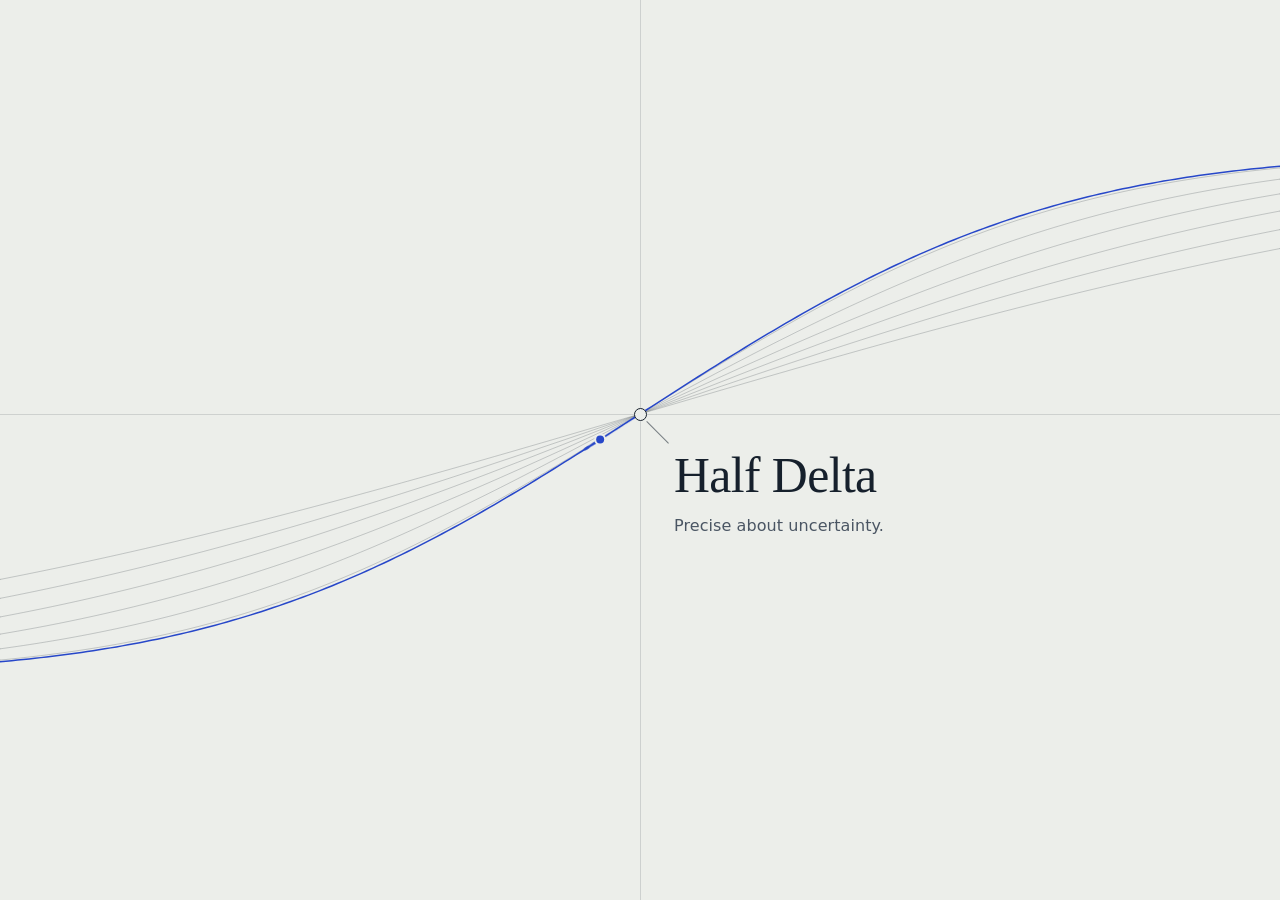
==== index.html @ ad3aefcb "v1: the fixed point (placeholder, eased toward a steep S that never becomes a step)" ====
<!doctype html>
<html lang="en">
<head>
  <meta charset="utf-8">
  <meta name="viewport" content="width=device-width, initial-scale=1">
  <title>Half Delta</title>
  <meta name="description" content="Half Delta. Precise about uncertainty.">
  <meta name="color-scheme" content="light dark">
  <meta name="theme-color" content="#ECEEEA" media="(prefers-color-scheme: light)">
  <meta name="theme-color" content="#0E151E" media="(prefers-color-scheme: dark)">
  <link rel="canonical" href="https://halfdelta.com/">
  <link rel="icon" href="favicon.svg" type="image/svg+xml">
  <link rel="apple-touch-icon" href="apple-touch-icon.png">
  <meta property="og:type" content="website">
  <meta property="og:site_name" content="Half Delta">
  <meta property="og:title" content="Half Delta">
  <meta property="og:description" content="Precise about uncertainty.">
  <meta property="og:url" content="https://halfdelta.com/">
  <meta property="og:image" content="https://halfdelta.com/og-image.png">
  <meta property="og:image:width" content="1200">
  <meta property="og:image:height" content="630">
  <meta property="og:image:alt" content="A family of S-shaped curves that all pass through one point, labelled Half Delta.">
  <meta name="twitter:card" content="summary_large_image">
  <meta name="twitter:title" content="Half Delta">
  <meta name="twitter:description" content="Precise about uncertainty.">
  <meta name="twitter:image" content="https://halfdelta.com/og-image.png">
  <link rel="stylesheet" href="style.css">
  <script src="main.js" defer></script>
</head>
<body>
  <main class="stage">
    <div class="field" aria-hidden="true">
      <div class="axis axis-x"></div>
      <div class="axis axis-y"></div>
      <svg class="fan" viewBox="0 0 2000 1000" preserveAspectRatio="none" focusable="false" fill="none" stroke="currentColor" stroke-opacity=".25">
        <path d="M0,940.9 95.2,921.3 190.5,897 285.7,867.8 381,833.3 476.2,793.5 571.4,748.5 666.7,698.8 761.9,645.1 857.1,588.3 952.4,529.7 1047.6,470.3 1142.9,411.7 1238.1,354.9 1333.3,301.2 1428.6,251.5 1523.8,206.5 1619,166.7 1714.3,132.2 1809.5,103 1904.8,78.7 2000,59.1"/>
        <path d="M0,991.4 60.6,987.3 121.2,981.8 181.8,974.3 242.4,964.4 303,951.5 363.6,935.1 424.2,914.8 484.8,890 545.5,860.4 606.1,825.9 666.7,786.3 727.3,741.9 787.9,693.2 848.5,640.9 909.1,585.7 969.7,528.8 1030.3,471.2 1090.9,414.3 1151.5,359.1 1212.1,306.8 1272.7,258.1 1333.3,213.7 1393.9,174.1 1454.5,139.6 1515.2,110 1575.8,85.2 1636.4,64.9 1697,48.5 1757.6,35.6 1818.2,25.7 1878.8,18.2 1939.4,12.7 2000,8.6"/>
        <path d="M0,999.8 41.7,999.7 83.3,999.5 125,999.1 166.7,998.5 208.3,997.7 250,996.3 291.7,994.3 333.3,991.4 375,987.2 416.7,981.4 458.3,973.5 500,962.9 541.7,949.2 583.3,931.6 625,909.8 666.7,883.1 708.3,851.2 750,814 791.7,771.6 833.3,724.2 875,672.4 916.7,617 958.3,559.1 1000,500 1041.7,440.9 1083.3,383 1125,327.6 1166.7,275.8 1208.3,228.4 1250,186 1291.7,148.8 1333.3,116.9 1375,90.2 1416.7,68.4 1458.3,50.8 1500,37.1 1541.7,26.5 1583.3,18.6 1625,12.8 1666.7,8.6 1708.3,5.7 1750,3.7 1791.7,2.3 1833.3,1.5 1875,0.9 1916.7,0.5 1958.3,0.3 2000,0.2"/>
        <path d="M0,1000 260,1000 290.8,999.9 321.7,999.9 352.5,999.8 383.3,999.6 414.2,999.2 445,998.7 475.8,997.7 506.7,996.2 537.5,993.8 568.3,990.2 599.2,984.9 630,977.2 660.8,966.6 691.7,952.2 722.5,933.2 753.3,908.8 784.2,878.3 815,841.3 845.8,797.7 876.7,747.5 907.5,691.5 938.3,630.6 969.2,566.2 1000,500 1030.8,433.8 1061.7,369.4 1092.5,308.5 1123.3,252.5 1154.2,202.3 1185,158.7 1215.8,121.7 1246.7,91.2 1277.5,66.8 1308.3,47.8 1339.2,33.4 1370,22.8 1400.8,15.1 1431.7,9.8 1462.5,6.2 1493.3,3.8 1524.2,2.3 1555,1.3 1585.8,0.8 1616.7,0.4 1647.5,0.2 1678.3,0.1 1709.2,0.1 1740,0 2000,0"/>
        <path d="M0,1000 512,1000 532.3,999.9 552.7,999.9 573,999.8 593.3,999.6 613.7,999.2 634,998.7 654.3,997.7 674.7,996.2 695,993.8 715.3,990.2 735.7,984.9 756,977.2 776.3,966.6 796.7,952.2 817,933.2 837.3,908.8 857.7,878.3 878,841.3 898.3,797.7 918.7,747.5 939,691.5 959.3,630.6 979.7,566.2 1000,500 1020.3,433.8 1040.7,369.4 1061,308.5 1081.3,252.5 1101.7,202.3 1122,158.7 1142.3,121.7 1162.7,91.2 1183,66.8 1203.3,47.8 1223.7,33.4 1244,22.8 1264.3,15.1 1284.7,9.8 1305,6.2 1325.3,3.8 1345.7,2.3 1366,1.3 1386.3,0.8 1406.7,0.4 1427,0.2 1447.3,0.1 1467.7,0.1 1488,0 2000,0"/>
        <path class="signal" d="M0,1000 680,1000 693.3,999.9 706.7,999.9 720,999.8 733.3,999.6 746.7,999.2 760,998.7 773.3,997.7 786.7,996.2 800,993.8 813.3,990.2 826.7,984.9 840,977.2 853.3,966.6 866.7,952.2 880,933.2 893.3,908.8 906.7,878.3 920,841.3 933.3,797.7 946.7,747.5 960,691.5 973.3,630.6 986.7,566.2 1000,500 1013.3,433.8 1026.7,369.4 1040,308.5 1053.3,252.5 1066.7,202.3 1080,158.7 1093.3,121.7 1106.7,91.2 1120,66.8 1133.3,47.8 1146.7,33.4 1160,22.8 1173.3,15.1 1186.7,9.8 1200,6.2 1213.3,3.8 1226.7,2.3 1240,1.3 1253.3,0.8 1266.7,0.4 1280,0.2 1293.3,0.1 1306.7,0.1 1320,0 2000,0"/>
        <path d="M0,1000 792,1000 800.7,999.9 809.3,999.9 818,999.8 826.7,999.6 835.3,999.2 844,998.7 852.7,997.7 861.3,996.2 870,993.8 878.7,990.2 887.3,984.9 896,977.2 904.7,966.6 913.3,952.2 922,933.2 930.7,908.8 939.3,878.3 948,841.3 956.7,797.7 965.3,747.5 974,691.5 982.7,630.6 991.3,566.2 1000,500 1008.7,433.8 1017.3,369.4 1026,308.5 1034.7,252.5 1043.3,202.3 1052,158.7 1060.7,121.7 1069.3,91.2 1078,66.8 1086.7,47.8 1095.3,33.4 1104,22.8 1112.7,15.1 1121.3,9.8 1130,6.2 1138.7,3.8 1147.3,2.3 1156,1.3 1164.7,0.8 1173.3,0.4 1182,0.2 1190.7,0.1 1199.3,0.1 1208,0 2000,0"/>
        <path d="M0,1000 864,1000 869.7,999.9 875.3,999.9 881,999.8 886.7,999.6 892.3,999.2 898,998.7 903.7,997.7 909.3,996.2 915,993.8 920.7,990.2 926.3,984.9 932,977.2 937.7,966.6 943.3,952.2 949,933.2 954.7,908.8 960.3,878.3 966,841.3 971.7,797.7 977.3,747.5 983,691.5 988.7,630.6 994.3,566.2 1000,500 1005.7,433.8 1011.3,369.4 1017,308.5 1022.7,252.5 1028.3,202.3 1034,158.7 1039.7,121.7 1045.3,91.2 1051,66.8 1056.7,47.8 1062.3,33.4 1068,22.8 1073.7,15.1 1079.3,9.8 1085,6.2 1090.7,3.8 1096.3,2.3 1102,1.3 1107.7,0.8 1113.3,0.4 1119,0.2 1124.7,0.1 1130.3,0.1 1136,0 2000,0"/>
        <path d="M0,1000 912,1000 915.7,999.9 919.3,999.9 923,999.8 926.7,999.6 930.3,999.2 934,998.7 937.7,997.7 941.3,996.2 945,993.8 948.7,990.2 952.3,984.9 956,977.2 959.7,966.6 963.3,952.2 967,933.2 970.7,908.8 974.3,878.3 978,841.3 981.7,797.7 985.3,747.5 989,691.5 992.7,630.6 996.3,566.2 1000,500 1003.7,433.8 1007.3,369.4 1011,308.5 1014.7,252.5 1018.3,202.3 1022,158.7 1025.7,121.7 1029.3,91.2 1033,66.8 1036.7,47.8 1040.3,33.4 1044,22.8 1047.7,15.1 1051.3,9.8 1055,6.2 1058.7,3.8 1062.3,2.3 1066,1.3 1069.7,0.8 1073.3,0.4 1077,0.2 1080.7,0.1 1084.3,0.1 1088,0 2000,0"/>
        <path d="M0,1000 944,1000 946.3,999.9 948.7,999.9 951,999.8 953.3,999.6 955.7,999.2 958,998.7 960.3,997.7 962.7,996.2 965,993.8 967.3,990.2 969.7,984.9 972,977.2 974.3,966.6 976.7,952.2 979,933.2 981.3,908.8 983.7,878.3 986,841.3 988.3,797.7 990.7,747.5 993,691.5 995.3,630.6 997.7,566.2 1000,500 1002.3,433.8 1004.7,369.4 1007,308.5 1009.3,252.5 1011.7,202.3 1014,158.7 1016.3,121.7 1018.7,91.2 1021,66.8 1023.3,47.8 1025.7,33.4 1028,22.8 1030.3,15.1 1032.7,9.8 1035,6.2 1037.3,3.8 1039.7,2.3 1042,1.3 1044.3,0.8 1046.7,0.4 1049,0.2 1051.3,0.1 1053.7,0.1 1056,0 2000,0"/>
        <path d="M0,1000 968,1000 969.3,999.9 970.7,999.9 972,999.8 973.3,999.6 974.7,999.2 976,998.7 977.3,997.7 978.7,996.2 980,993.8 981.3,990.2 982.7,984.9 984,977.2 985.3,966.6 986.7,952.2 988,933.2 989.3,908.8 990.7,878.3 992,841.3 993.3,797.7 994.7,747.5 996,691.5 997.3,630.6 998.7,566.2 1000,500 1001.3,433.8 1002.7,369.4 1004,308.5 1005.3,252.5 1006.7,202.3 1008,158.7 1009.3,121.7 1010.7,91.2 1012,66.8 1013.3,47.8 1014.7,33.4 1016,22.8 1017.3,15.1 1018.7,9.8 1020,6.2 1021.3,3.8 1022.7,2.3 1024,1.3 1025.3,0.8 1026.7,0.4 1028,0.2 1029.3,0.1 1030.7,0.1 1032,0 2000,0"/>
        <path d="M0,1000 984,1000 984.7,999.9 985.3,999.9 986,999.8 986.7,999.6 987.3,999.2 988,998.7 988.7,997.7 989.3,996.2 990,993.8 990.7,990.2 991.3,984.9 992,977.2 992.7,966.6 993.3,952.2 994,933.2 994.7,908.8 995.3,878.3 996,841.3 996.7,797.7 997.3,747.5 998,691.5 998.7,630.6 999.3,566.2 1000,500 1000.7,433.8 1001.3,369.4 1002,308.5 1002.7,252.5 1003.3,202.3 1004,158.7 1004.7,121.7 1005.3,91.2 1006,66.8 1006.7,47.8 1007.3,33.4 1008,22.8 1008.7,15.1 1009.3,9.8 1010,6.2 1010.7,3.8 1011.3,2.3 1012,1.3 1012.7,0.8 1013.3,0.4 1014,0.2 1014.7,0.1 1015.3,0.1 1016,0 2000,0"/>
      </svg>
      <canvas class="live"></canvas>
      <span class="point"></span>
    </div>
    <div class="label">
      <h1>Half Delta</h1>
      <p>Precise about uncertainty.</p>
    </div>
  </main>
  <!-- Contact: placeholder. Add a contact line here once the owner decides on one. -->
</body>
</html>
---- style.css ----
:root {
  --paper: #ECEEEA;
  --ink: #16202C;
  --muted: #4A5563;
  --signal: #2747C9;
  --rule: rgba(22, 32, 44, 0.14);
  --ghost: 0.2;

  /* Geometry of the chart. The fixed point sits at (--kx, --ky). */
  --kx: 50%;
  --ky: 46%;
  --amp: min(30vh, 260px);

  /* Type scale and spacing, shared by every page on the site. */
  --text-display: clamp(2rem, 1.35rem + 2.2vw, 3.5rem);
  --text-body: 1rem;
  --text-small: 0.875rem;
  --leading-body: 1.45;
  --measure: 34rem;
  --space-1: 0.25rem;
  --space-2: 0.5rem;
  --space-3: 0.85rem;
  --space-4: 1.5rem;
  --space-5: 2.5rem;
  --gutter: 16px;

  --serif: "Iowan Old Style", "Palatino Linotype", Palatino, "URW Palladio L", P052, Charter, "Bitstream Charter", Georgia, serif;
  --sans: system-ui, -apple-system, "Segoe UI", Roboto, "Helvetica Neue", Arial, sans-serif;
}

@supports (height: 1svh) {
  :root { --amp: min(30svh, 260px); }
}

@media (prefers-color-scheme: dark) {
  :root {
    --paper: #0E151E;
    --ink: #DCE2E9;
    --muted: #97A3B1;
    --signal: #8FA4FF;
    --rule: rgba(220, 226, 233, 0.13);
    --ghost: 0.24;
  }
}

@media (max-width: 640px) {
  :root { --kx: 28%; --ky: 44%; }
}

/* Base, shared by every page. */

*,
*::before,
*::after { box-sizing: border-box; }

html,
body {
  margin: 0;
  background: var(--paper);
  color: var(--ink);
}

body {
  font-family: var(--sans);
  -webkit-font-smoothing: antialiased;
  -moz-osx-font-smoothing: grayscale;
  text-rendering: optimizeLegibility;
}

.stage {
  position: relative;
  min-height: 100vh;
  min-height: 100svh;
}

/* Home page and 404: the chart. */

.field {
  position: absolute;
  inset: 0;
  overflow: hidden;
  pointer-events: none;
}

.axis {
  position: absolute;
  background: var(--rule);
}

.axis-x { left: 0; right: 0; top: var(--ky); height: 1px; }
.axis-y { top: 0; bottom: 0; left: var(--kx); width: 1px; }

/* The static fan: 1 svg unit = 1/1000 of the page width, so the script
   can draw the same curves at the same scale. */
.fan {
  position: absolute;
  left: calc(var(--kx) - 100%);
  top: calc(var(--ky) - var(--amp));
  width: 200%;
  height: calc(2 * var(--amp));
  overflow: visible;
}

.fan path {
  fill: none;
  stroke: var(--ink);
  stroke-opacity: var(--ghost);
  stroke-width: 1;
  vector-effect: non-scaling-stroke;
}

.fan path.signal {
  stroke: var(--signal);
  stroke-opacity: 1;
  stroke-width: 1.5;
}

.live {
  position: absolute;
  inset: 0;
  width: 100%;
  height: 100%;
  display: none;
}

.js-live .live { display: block; }
.js-live .fan { visibility: hidden; }

.point {
  position: absolute;
  left: var(--kx);
  top: var(--ky);
  width: 13px;
  height: 13px;
  margin: -6px 0 0 -6px;
  border: 1.5px solid var(--ink);
  border-radius: 50%;
  background: var(--paper);
}

/* The name labels the fixed point, in the one quadrant no curve crosses. */

.label {
  position: absolute;
  left: calc(var(--kx) + 34px);
  top: calc(var(--ky) + 34px);
  max-width: calc(100% - var(--kx) - 50px);
}

.label::before {
  content: "";
  position: absolute;
  left: -27px;
  top: -27px;
  width: 31px;
  height: 1px;
  background: var(--ink);
  opacity: 0.55;
  transform: rotate(45deg);
  transform-origin: 0 0;
}

.label h1 {
  margin: 0;
  padding-top: 0.06em;
  font-family: var(--serif);
  font-weight: 400;
  font-size: var(--text-display);
  line-height: 1;
  letter-spacing: -0.012em;
  font-kerning: normal;
  white-space: nowrap;
}

.label p {
  margin: var(--space-3) 0 0;
  font-size: var(--text-body);
  line-height: var(--leading-body);
  color: var(--muted);
  letter-spacing: 0.005em;
}

.label a {
  color: var(--signal);
  text-decoration-thickness: 1px;
  text-underline-offset: 0.2em;
}

.label a:hover { text-decoration-thickness: 2px; }

.label a:focus-visible {
  outline: 2px solid var(--signal);
  outline-offset: 3px;
  border-radius: 2px;
}

/* Short screens (phones in landscape): pull the label closer. */
@media (max-height: 420px) {
  :root { --ky: 40%; --amp: min(28vh, 260px); }
  .label { top: calc(var(--ky) + 26px); }
}

.label p.next { margin-top: var(--space-2); }
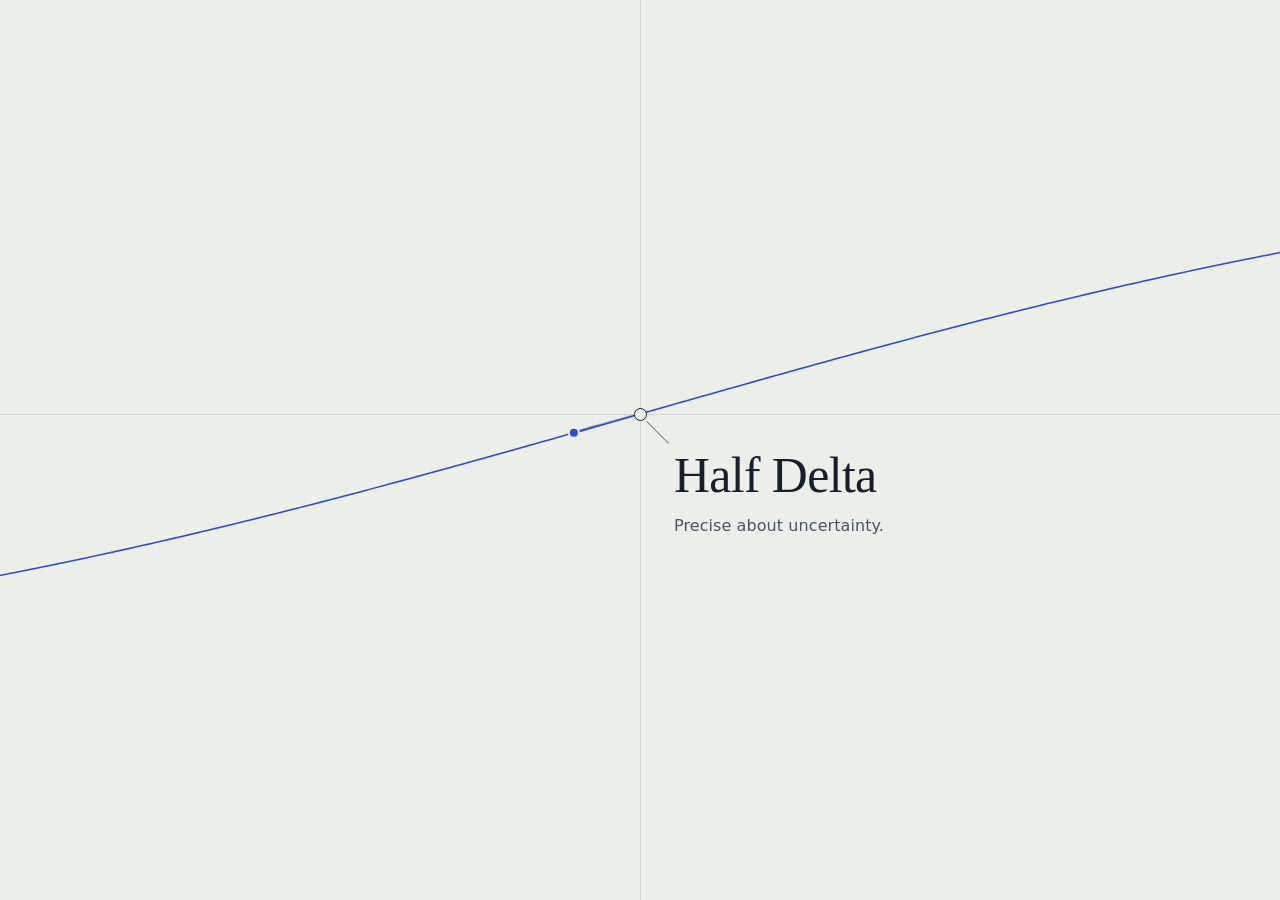
==== commit 39e8aaca: "v2: the S opens into an infinity through the fixed point and unwinds (26 s seamless loop)" ====
--- a/index.html
+++ b/index.html
@@ -38,13 +38,19 @@
         <path d="M0,999.8 41.7,999.7 83.3,999.5 125,999.1 166.7,998.5 208.3,997.7 250,996.3 291.7,994.3 333.3,991.4 375,987.2 416.7,981.4 458.3,973.5 500,962.9 541.7,949.2 583.3,931.6 625,909.8 666.7,883.1 708.3,851.2 750,814 791.7,771.6 833.3,724.2 875,672.4 916.7,617 958.3,559.1 1000,500 1041.7,440.9 1083.3,383 1125,327.6 1166.7,275.8 1208.3,228.4 1250,186 1291.7,148.8 1333.3,116.9 1375,90.2 1416.7,68.4 1458.3,50.8 1500,37.1 1541.7,26.5 1583.3,18.6 1625,12.8 1666.7,8.6 1708.3,5.7 1750,3.7 1791.7,2.3 1833.3,1.5 1875,0.9 1916.7,0.5 1958.3,0.3 2000,0.2"/>
         <path d="M0,1000 260,1000 290.8,999.9 321.7,999.9 352.5,999.8 383.3,999.6 414.2,999.2 445,998.7 475.8,997.7 506.7,996.2 537.5,993.8 568.3,990.2 599.2,984.9 630,977.2 660.8,966.6 691.7,952.2 722.5,933.2 753.3,908.8 784.2,878.3 815,841.3 845.8,797.7 876.7,747.5 907.5,691.5 938.3,630.6 969.2,566.2 1000,500 1030.8,433.8 1061.7,369.4 1092.5,308.5 1123.3,252.5 1154.2,202.3 1185,158.7 1215.8,121.7 1246.7,91.2 1277.5,66.8 1308.3,47.8 1339.2,33.4 1370,22.8 1400.8,15.1 1431.7,9.8 1462.5,6.2 1493.3,3.8 1524.2,2.3 1555,1.3 1585.8,0.8 1616.7,0.4 1647.5,0.2 1678.3,0.1 1709.2,0.1 1740,0 2000,0"/>
         <path d="M0,1000 512,1000 532.3,999.9 552.7,999.9 573,999.8 593.3,999.6 613.7,999.2 634,998.7 654.3,997.7 674.7,996.2 695,993.8 715.3,990.2 735.7,984.9 756,977.2 776.3,966.6 796.7,952.2 817,933.2 837.3,908.8 857.7,878.3 878,841.3 898.3,797.7 918.7,747.5 939,691.5 959.3,630.6 979.7,566.2 1000,500 1020.3,433.8 1040.7,369.4 1061,308.5 1081.3,252.5 1101.7,202.3 1122,158.7 1142.3,121.7 1162.7,91.2 1183,66.8 1203.3,47.8 1223.7,33.4 1244,22.8 1264.3,15.1 1284.7,9.8 1305,6.2 1325.3,3.8 1345.7,2.3 1366,1.3 1386.3,0.8 1406.7,0.4 1427,0.2 1447.3,0.1 1467.7,0.1 1488,0 2000,0"/>
-        <path class="signal" d="M0,1000 680,1000 693.3,999.9 706.7,999.9 720,999.8 733.3,999.6 746.7,999.2 760,998.7 773.3,997.7 786.7,996.2 800,993.8 813.3,990.2 826.7,984.9 840,977.2 853.3,966.6 866.7,952.2 880,933.2 893.3,908.8 906.7,878.3 920,841.3 933.3,797.7 946.7,747.5 960,691.5 973.3,630.6 986.7,566.2 1000,500 1013.3,433.8 1026.7,369.4 1040,308.5 1053.3,252.5 1066.7,202.3 1080,158.7 1093.3,121.7 1106.7,91.2 1120,66.8 1133.3,47.8 1146.7,33.4 1160,22.8 1173.3,15.1 1186.7,9.8 1200,6.2 1213.3,3.8 1226.7,2.3 1240,1.3 1253.3,0.8 1266.7,0.4 1280,0.2 1293.3,0.1 1306.7,0.1 1320,0 2000,0"/>
+        <path d="M0,1000 680,1000 693.3,999.9 706.7,999.9 720,999.8 733.3,999.6 746.7,999.2 760,998.7 773.3,997.7 786.7,996.2 800,993.8 813.3,990.2 826.7,984.9 840,977.2 853.3,966.6 866.7,952.2 880,933.2 893.3,908.8 906.7,878.3 920,841.3 933.3,797.7 946.7,747.5 960,691.5 973.3,630.6 986.7,566.2 1000,500 1013.3,433.8 1026.7,369.4 1040,308.5 1053.3,252.5 1066.7,202.3 1080,158.7 1093.3,121.7 1106.7,91.2 1120,66.8 1133.3,47.8 1146.7,33.4 1160,22.8 1173.3,15.1 1186.7,9.8 1200,6.2 1213.3,3.8 1226.7,2.3 1240,1.3 1253.3,0.8 1266.7,0.4 1280,0.2 1293.3,0.1 1306.7,0.1 1320,0 2000,0"/>
         <path d="M0,1000 792,1000 800.7,999.9 809.3,999.9 818,999.8 826.7,999.6 835.3,999.2 844,998.7 852.7,997.7 861.3,996.2 870,993.8 878.7,990.2 887.3,984.9 896,977.2 904.7,966.6 913.3,952.2 922,933.2 930.7,908.8 939.3,878.3 948,841.3 956.7,797.7 965.3,747.5 974,691.5 982.7,630.6 991.3,566.2 1000,500 1008.7,433.8 1017.3,369.4 1026,308.5 1034.7,252.5 1043.3,202.3 1052,158.7 1060.7,121.7 1069.3,91.2 1078,66.8 1086.7,47.8 1095.3,33.4 1104,22.8 1112.7,15.1 1121.3,9.8 1130,6.2 1138.7,3.8 1147.3,2.3 1156,1.3 1164.7,0.8 1173.3,0.4 1182,0.2 1190.7,0.1 1199.3,0.1 1208,0 2000,0"/>
         <path d="M0,1000 864,1000 869.7,999.9 875.3,999.9 881,999.8 886.7,999.6 892.3,999.2 898,998.7 903.7,997.7 909.3,996.2 915,993.8 920.7,990.2 926.3,984.9 932,977.2 937.7,966.6 943.3,952.2 949,933.2 954.7,908.8 960.3,878.3 966,841.3 971.7,797.7 977.3,747.5 983,691.5 988.7,630.6 994.3,566.2 1000,500 1005.7,433.8 1011.3,369.4 1017,308.5 1022.7,252.5 1028.3,202.3 1034,158.7 1039.7,121.7 1045.3,91.2 1051,66.8 1056.7,47.8 1062.3,33.4 1068,22.8 1073.7,15.1 1079.3,9.8 1085,6.2 1090.7,3.8 1096.3,2.3 1102,1.3 1107.7,0.8 1113.3,0.4 1119,0.2 1124.7,0.1 1130.3,0.1 1136,0 2000,0"/>
         <path d="M0,1000 912,1000 915.7,999.9 919.3,999.9 923,999.8 926.7,999.6 930.3,999.2 934,998.7 937.7,997.7 941.3,996.2 945,993.8 948.7,990.2 952.3,984.9 956,977.2 959.7,966.6 963.3,952.2 967,933.2 970.7,908.8 974.3,878.3 978,841.3 981.7,797.7 985.3,747.5 989,691.5 992.7,630.6 996.3,566.2 1000,500 1003.7,433.8 1007.3,369.4 1011,308.5 1014.7,252.5 1018.3,202.3 1022,158.7 1025.7,121.7 1029.3,91.2 1033,66.8 1036.7,47.8 1040.3,33.4 1044,22.8 1047.7,15.1 1051.3,9.8 1055,6.2 1058.7,3.8 1062.3,2.3 1066,1.3 1069.7,0.8 1073.3,0.4 1077,0.2 1080.7,0.1 1084.3,0.1 1088,0 2000,0"/>
         <path d="M0,1000 944,1000 946.3,999.9 948.7,999.9 951,999.8 953.3,999.6 955.7,999.2 958,998.7 960.3,997.7 962.7,996.2 965,993.8 967.3,990.2 969.7,984.9 972,977.2 974.3,966.6 976.7,952.2 979,933.2 981.3,908.8 983.7,878.3 986,841.3 988.3,797.7 990.7,747.5 993,691.5 995.3,630.6 997.7,566.2 1000,500 1002.3,433.8 1004.7,369.4 1007,308.5 1009.3,252.5 1011.7,202.3 1014,158.7 1016.3,121.7 1018.7,91.2 1021,66.8 1023.3,47.8 1025.7,33.4 1028,22.8 1030.3,15.1 1032.7,9.8 1035,6.2 1037.3,3.8 1039.7,2.3 1042,1.3 1044.3,0.8 1046.7,0.4 1049,0.2 1051.3,0.1 1053.7,0.1 1056,0 2000,0"/>
         <path d="M0,1000 968,1000 969.3,999.9 970.7,999.9 972,999.8 973.3,999.6 974.7,999.2 976,998.7 977.3,997.7 978.7,996.2 980,993.8 981.3,990.2 982.7,984.9 984,977.2 985.3,966.6 986.7,952.2 988,933.2 989.3,908.8 990.7,878.3 992,841.3 993.3,797.7 994.7,747.5 996,691.5 997.3,630.6 998.7,566.2 1000,500 1001.3,433.8 1002.7,369.4 1004,308.5 1005.3,252.5 1006.7,202.3 1008,158.7 1009.3,121.7 1010.7,91.2 1012,66.8 1013.3,47.8 1014.7,33.4 1016,22.8 1017.3,15.1 1018.7,9.8 1020,6.2 1021.3,3.8 1022.7,2.3 1024,1.3 1025.3,0.8 1026.7,0.4 1028,0.2 1029.3,0.1 1030.7,0.1 1032,0 2000,0"/>
         <path d="M0,1000 984,1000 984.7,999.9 985.3,999.9 986,999.8 986.7,999.6 987.3,999.2 988,998.7 988.7,997.7 989.3,996.2 990,993.8 990.7,990.2 991.3,984.9 992,977.2 992.7,966.6 993.3,952.2 994,933.2 994.7,908.8 995.3,878.3 996,841.3 996.7,797.7 997.3,747.5 998,691.5 998.7,630.6 999.3,566.2 1000,500 1000.7,433.8 1001.3,369.4 1002,308.5 1002.7,252.5 1003.3,202.3 1004,158.7 1004.7,121.7 1005.3,91.2 1006,66.8 1006.7,47.8 1007.3,33.4 1008,22.8 1008.7,15.1 1009.3,9.8 1010,6.2 1010.7,3.8 1011.3,2.3 1012,1.3 1012.7,0.8 1013.3,0.4 1014,0.2 1014.7,0.1 1015.3,0.1 1016,0 2000,0"/>
+      </svg>
+      <svg class="lobe lobe-r" viewBox="0 0 1000 1000" preserveAspectRatio="none" focusable="false" fill="none" stroke="currentColor">
+        <path d="M0,1000 54,999.9 107.9,999.6 161.8,998.6 215.5,996.7 269.1,993.7 322.4,989.1 375.3,982.8 427.8,974.4 479.6,963.8 530.6,950.7 580.5,934.9 629.1,916.2 676.2,894.6 721.5,870 764.5,842.3 805,811.5 842.7,777.7 877.1,741 907.9,701.6 934.8,659.8 957.4,615.8 975.5,570 988.7,522.9 997,474.8 1000,426.4 997.7,378.1 990.2,330.4 977.4,284.1 959.5,239.6 936.7,197.5 909.2,158.3 877.4,122.6 841.7,90.8 802.5,63.3 760.4,40.5 715.9,22.6 669.6,9.8 621.9,2.3 573.6,0 525.2,3 477.1,11.3 430,24.5 384.2,42.6 340.2,65.2 298.4,92.1 259,122.9 222.3,157.3 188.5,195 157.7,235.5 130,278.5 105.4,323.8 83.8,370.9 65.1,419.5 49.3,469.4 36.2,520.4 25.6,572.2 17.2,624.7 10.9,677.6 6.3,730.9 3.3,784.5 1.4,838.2 0.4,892.1 0.1,946 0,1000"/>
+      </svg>
+      <svg class="lobe lobe-l" viewBox="0 0 1000 1000" preserveAspectRatio="none" focusable="false" fill="none" stroke="currentColor">
+        <path d="M1000,0 946,0.1 892.1,0.4 838.2,1.4 784.5,3.3 730.9,6.3 677.6,10.9 624.7,17.2 572.2,25.6 520.4,36.2 469.4,49.3 419.5,65.1 370.9,83.8 323.8,105.4 278.5,130 235.5,157.7 195,188.5 157.3,222.3 122.9,259 92.1,298.4 65.2,340.2 42.6,384.2 24.5,430 11.3,477.1 3,525.2 0,573.6 2.3,621.9 9.8,669.6 22.6,715.9 40.5,760.4 63.3,802.5 90.8,841.7 122.6,877.4 158.3,909.2 197.5,936.7 239.6,959.5 284.1,977.4 330.4,990.2 378.1,997.7 426.4,1000 474.8,997 522.9,988.7 570,975.5 615.8,957.4 659.8,934.8 701.6,907.9 741,877.1 777.7,842.7 811.5,805 842.3,764.5 870,721.5 894.6,676.2 916.2,629.1 934.9,580.5 950.7,530.6 963.8,479.6 974.4,427.8 982.8,375.3 989.1,322.4 993.7,269.1 996.7,215.5 998.6,161.8 999.6,107.9 999.9,54 1000,0"/>
       </svg>
       <canvas class="live"></canvas>
       <span class="point"></span>
--- a/style.css
+++ b/style.css
@@ -8,8 +8,17 @@
 
   /* Geometry of the chart. The fixed point sits at (--kx, --ky). */
   --kx: 50%;
+  --kx-len: 50vw;  /* the same position as a length, for sizes */
   --ky: 46%;
   --amp: min(30vh, 260px);
+
+  /* The infinity: two loops through the fixed point, one in the upper-right
+     quadrant and one in the lower-left, so the label quadrant stays clear.
+     Widths are capped so the left loop stays on screen on phones. */
+  --lobe-lw: min(calc(2 * var(--amp)), calc(var(--kx-len) - 10px));
+  --lobe-rw: min(calc(2 * var(--amp)), calc(100vw - var(--kx-len) - 24px), calc(var(--lobe-lw) * 1.6));
+  --lobe-lh: min(var(--amp), var(--lobe-lw));
+  --lobe-rh: min(var(--amp), var(--lobe-rw));
 
   /* Type scale and spacing, shared by every page on the site. */
   --text-display: clamp(2rem, 1.35rem + 2.2vw, 3.5rem);
@@ -44,7 +53,7 @@
 }
 
 @media (max-width: 640px) {
-  :root { --kx: 28%; --ky: 44%; }
+  :root { --kx: 28%; --kx-len: 28vw; --ky: 44%; }
 }
 
 /* Base, shared by every page. */
@@ -115,6 +124,33 @@
   stroke-width: 1.5;
 }
 
+/* The static infinity, drawn as two loops that meet at the fixed point. */
+.lobe {
+  position: absolute;
+  overflow: visible;
+}
+
+.lobe-r {
+  left: var(--kx);
+  top: calc(var(--ky) - var(--lobe-rh));
+  width: var(--lobe-rw);
+  height: var(--lobe-rh);
+}
+
+.lobe-l {
+  left: calc(var(--kx) - var(--lobe-lw));
+  top: var(--ky);
+  width: var(--lobe-lw);
+  height: var(--lobe-lh);
+}
+
+.lobe path {
+  fill: none;
+  stroke: var(--signal);
+  stroke-width: 1.5;
+  vector-effect: non-scaling-stroke;
+}
+
 .live {
   position: absolute;
   inset: 0;
@@ -123,8 +159,36 @@
   display: none;
 }
 
-.js-live .live { display: block; }
-.js-live .fan { visibility: hidden; }
+.js-live /* The static infinity, drawn as two loops that meet at the fixed point. */
+.lobe {
+  position: absolute;
+  overflow: visible;
+}
+
+.lobe-r {
+  left: var(--kx);
+  top: calc(var(--ky) - var(--lobe-rh));
+  width: var(--lobe-rw);
+  height: var(--lobe-rh);
+}
+
+.lobe-l {
+  left: calc(var(--kx) - var(--lobe-lw));
+  top: var(--ky);
+  width: var(--lobe-lw);
+  height: var(--lobe-lh);
+}
+
+.lobe path {
+  fill: none;
+  stroke: var(--signal);
+  stroke-width: 1.5;
+  vector-effect: non-scaling-stroke;
+}
+
+.live { display: block; }
+.js-live .fan,
+.js-live .lobe { visibility: hidden; }
 
 .point {
   position: absolute;
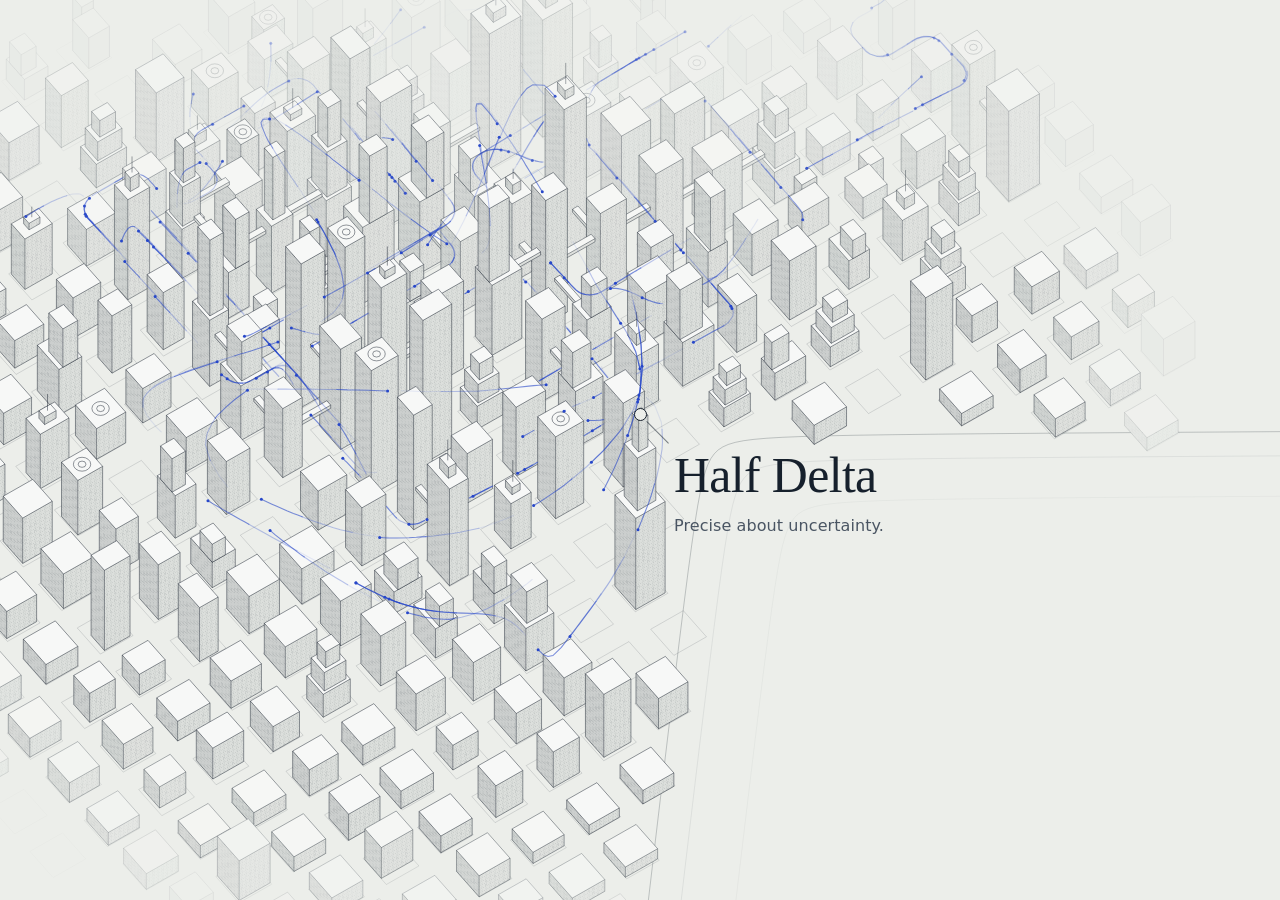
==== commit e05b8501: "v5: the city, seen from above at an angle An axonometric city generated on every visit, with traffic" ====
--- a/index.html
+++ b/index.html
@@ -30,27 +30,129 @@
 <body>
   <main class="stage">
     <div class="field" aria-hidden="true">
-      <div class="axis axis-x"></div>
-      <div class="axis axis-y"></div>
-      <svg class="fan" viewBox="0 0 2000 1000" preserveAspectRatio="none" focusable="false" fill="none" stroke="currentColor" stroke-opacity=".25">
-        <path d="M0,940.9 95.2,921.3 190.5,897 285.7,867.8 381,833.3 476.2,793.5 571.4,748.5 666.7,698.8 761.9,645.1 857.1,588.3 952.4,529.7 1047.6,470.3 1142.9,411.7 1238.1,354.9 1333.3,301.2 1428.6,251.5 1523.8,206.5 1619,166.7 1714.3,132.2 1809.5,103 1904.8,78.7 2000,59.1"/>
-        <path d="M0,991.4 60.6,987.3 121.2,981.8 181.8,974.3 242.4,964.4 303,951.5 363.6,935.1 424.2,914.8 484.8,890 545.5,860.4 606.1,825.9 666.7,786.3 727.3,741.9 787.9,693.2 848.5,640.9 909.1,585.7 969.7,528.8 1030.3,471.2 1090.9,414.3 1151.5,359.1 1212.1,306.8 1272.7,258.1 1333.3,213.7 1393.9,174.1 1454.5,139.6 1515.2,110 1575.8,85.2 1636.4,64.9 1697,48.5 1757.6,35.6 1818.2,25.7 1878.8,18.2 1939.4,12.7 2000,8.6"/>
-        <path d="M0,999.8 41.7,999.7 83.3,999.5 125,999.1 166.7,998.5 208.3,997.7 250,996.3 291.7,994.3 333.3,991.4 375,987.2 416.7,981.4 458.3,973.5 500,962.9 541.7,949.2 583.3,931.6 625,909.8 666.7,883.1 708.3,851.2 750,814 791.7,771.6 833.3,724.2 875,672.4 916.7,617 958.3,559.1 1000,500 1041.7,440.9 1083.3,383 1125,327.6 1166.7,275.8 1208.3,228.4 1250,186 1291.7,148.8 1333.3,116.9 1375,90.2 1416.7,68.4 1458.3,50.8 1500,37.1 1541.7,26.5 1583.3,18.6 1625,12.8 1666.7,8.6 1708.3,5.7 1750,3.7 1791.7,2.3 1833.3,1.5 1875,0.9 1916.7,0.5 1958.3,0.3 2000,0.2"/>
-        <path d="M0,1000 260,1000 290.8,999.9 321.7,999.9 352.5,999.8 383.3,999.6 414.2,999.2 445,998.7 475.8,997.7 506.7,996.2 537.5,993.8 568.3,990.2 599.2,984.9 630,977.2 660.8,966.6 691.7,952.2 722.5,933.2 753.3,908.8 784.2,878.3 815,841.3 845.8,797.7 876.7,747.5 907.5,691.5 938.3,630.6 969.2,566.2 1000,500 1030.8,433.8 1061.7,369.4 1092.5,308.5 1123.3,252.5 1154.2,202.3 1185,158.7 1215.8,121.7 1246.7,91.2 1277.5,66.8 1308.3,47.8 1339.2,33.4 1370,22.8 1400.8,15.1 1431.7,9.8 1462.5,6.2 1493.3,3.8 1524.2,2.3 1555,1.3 1585.8,0.8 1616.7,0.4 1647.5,0.2 1678.3,0.1 1709.2,0.1 1740,0 2000,0"/>
-        <path d="M0,1000 512,1000 532.3,999.9 552.7,999.9 573,999.8 593.3,999.6 613.7,999.2 634,998.7 654.3,997.7 674.7,996.2 695,993.8 715.3,990.2 735.7,984.9 756,977.2 776.3,966.6 796.7,952.2 817,933.2 837.3,908.8 857.7,878.3 878,841.3 898.3,797.7 918.7,747.5 939,691.5 959.3,630.6 979.7,566.2 1000,500 1020.3,433.8 1040.7,369.4 1061,308.5 1081.3,252.5 1101.7,202.3 1122,158.7 1142.3,121.7 1162.7,91.2 1183,66.8 1203.3,47.8 1223.7,33.4 1244,22.8 1264.3,15.1 1284.7,9.8 1305,6.2 1325.3,3.8 1345.7,2.3 1366,1.3 1386.3,0.8 1406.7,0.4 1427,0.2 1447.3,0.1 1467.7,0.1 1488,0 2000,0"/>
-        <path d="M0,1000 680,1000 693.3,999.9 706.7,999.9 720,999.8 733.3,999.6 746.7,999.2 760,998.7 773.3,997.7 786.7,996.2 800,993.8 813.3,990.2 826.7,984.9 840,977.2 853.3,966.6 866.7,952.2 880,933.2 893.3,908.8 906.7,878.3 920,841.3 933.3,797.7 946.7,747.5 960,691.5 973.3,630.6 986.7,566.2 1000,500 1013.3,433.8 1026.7,369.4 1040,308.5 1053.3,252.5 1066.7,202.3 1080,158.7 1093.3,121.7 1106.7,91.2 1120,66.8 1133.3,47.8 1146.7,33.4 1160,22.8 1173.3,15.1 1186.7,9.8 1200,6.2 1213.3,3.8 1226.7,2.3 1240,1.3 1253.3,0.8 1266.7,0.4 1280,0.2 1293.3,0.1 1306.7,0.1 1320,0 2000,0"/>
-        <path d="M0,1000 792,1000 800.7,999.9 809.3,999.9 818,999.8 826.7,999.6 835.3,999.2 844,998.7 852.7,997.7 861.3,996.2 870,993.8 878.7,990.2 887.3,984.9 896,977.2 904.7,966.6 913.3,952.2 922,933.2 930.7,908.8 939.3,878.3 948,841.3 956.7,797.7 965.3,747.5 974,691.5 982.7,630.6 991.3,566.2 1000,500 1008.7,433.8 1017.3,369.4 1026,308.5 1034.7,252.5 1043.3,202.3 1052,158.7 1060.7,121.7 1069.3,91.2 1078,66.8 1086.7,47.8 1095.3,33.4 1104,22.8 1112.7,15.1 1121.3,9.8 1130,6.2 1138.7,3.8 1147.3,2.3 1156,1.3 1164.7,0.8 1173.3,0.4 1182,0.2 1190.7,0.1 1199.3,0.1 1208,0 2000,0"/>
-        <path d="M0,1000 864,1000 869.7,999.9 875.3,999.9 881,999.8 886.7,999.6 892.3,999.2 898,998.7 903.7,997.7 909.3,996.2 915,993.8 920.7,990.2 926.3,984.9 932,977.2 937.7,966.6 943.3,952.2 949,933.2 954.7,908.8 960.3,878.3 966,841.3 971.7,797.7 977.3,747.5 983,691.5 988.7,630.6 994.3,566.2 1000,500 1005.7,433.8 1011.3,369.4 1017,308.5 1022.7,252.5 1028.3,202.3 1034,158.7 1039.7,121.7 1045.3,91.2 1051,66.8 1056.7,47.8 1062.3,33.4 1068,22.8 1073.7,15.1 1079.3,9.8 1085,6.2 1090.7,3.8 1096.3,2.3 1102,1.3 1107.7,0.8 1113.3,0.4 1119,0.2 1124.7,0.1 1130.3,0.1 1136,0 2000,0"/>
-        <path d="M0,1000 912,1000 915.7,999.9 919.3,999.9 923,999.8 926.7,999.6 930.3,999.2 934,998.7 937.7,997.7 941.3,996.2 945,993.8 948.7,990.2 952.3,984.9 956,977.2 959.7,966.6 963.3,952.2 967,933.2 970.7,908.8 974.3,878.3 978,841.3 981.7,797.7 985.3,747.5 989,691.5 992.7,630.6 996.3,566.2 1000,500 1003.7,433.8 1007.3,369.4 1011,308.5 1014.7,252.5 1018.3,202.3 1022,158.7 1025.7,121.7 1029.3,91.2 1033,66.8 1036.7,47.8 1040.3,33.4 1044,22.8 1047.7,15.1 1051.3,9.8 1055,6.2 1058.7,3.8 1062.3,2.3 1066,1.3 1069.7,0.8 1073.3,0.4 1077,0.2 1080.7,0.1 1084.3,0.1 1088,0 2000,0"/>
-        <path d="M0,1000 944,1000 946.3,999.9 948.7,999.9 951,999.8 953.3,999.6 955.7,999.2 958,998.7 960.3,997.7 962.7,996.2 965,993.8 967.3,990.2 969.7,984.9 972,977.2 974.3,966.6 976.7,952.2 979,933.2 981.3,908.8 983.7,878.3 986,841.3 988.3,797.7 990.7,747.5 993,691.5 995.3,630.6 997.7,566.2 1000,500 1002.3,433.8 1004.7,369.4 1007,308.5 1009.3,252.5 1011.7,202.3 1014,158.7 1016.3,121.7 1018.7,91.2 1021,66.8 1023.3,47.8 1025.7,33.4 1028,22.8 1030.3,15.1 1032.7,9.8 1035,6.2 1037.3,3.8 1039.7,2.3 1042,1.3 1044.3,0.8 1046.7,0.4 1049,0.2 1051.3,0.1 1053.7,0.1 1056,0 2000,0"/>
-        <path d="M0,1000 968,1000 969.3,999.9 970.7,999.9 972,999.8 973.3,999.6 974.7,999.2 976,998.7 977.3,997.7 978.7,996.2 980,993.8 981.3,990.2 982.7,984.9 984,977.2 985.3,966.6 986.7,952.2 988,933.2 989.3,908.8 990.7,878.3 992,841.3 993.3,797.7 994.7,747.5 996,691.5 997.3,630.6 998.7,566.2 1000,500 1001.3,433.8 1002.7,369.4 1004,308.5 1005.3,252.5 1006.7,202.3 1008,158.7 1009.3,121.7 1010.7,91.2 1012,66.8 1013.3,47.8 1014.7,33.4 1016,22.8 1017.3,15.1 1018.7,9.8 1020,6.2 1021.3,3.8 1022.7,2.3 1024,1.3 1025.3,0.8 1026.7,0.4 1028,0.2 1029.3,0.1 1030.7,0.1 1032,0 2000,0"/>
-        <path d="M0,1000 984,1000 984.7,999.9 985.3,999.9 986,999.8 986.7,999.6 987.3,999.2 988,998.7 988.7,997.7 989.3,996.2 990,993.8 990.7,990.2 991.3,984.9 992,977.2 992.7,966.6 993.3,952.2 994,933.2 994.7,908.8 995.3,878.3 996,841.3 996.7,797.7 997.3,747.5 998,691.5 998.7,630.6 999.3,566.2 1000,500 1000.7,433.8 1001.3,369.4 1002,308.5 1002.7,252.5 1003.3,202.3 1004,158.7 1004.7,121.7 1005.3,91.2 1006,66.8 1006.7,47.8 1007.3,33.4 1008,22.8 1008.7,15.1 1009.3,9.8 1010,6.2 1010.7,3.8 1011.3,2.3 1012,1.3 1012.7,0.8 1013.3,0.4 1014,0.2 1014.7,0.1 1015.3,0.1 1016,0 2000,0"/>
-      </svg>
-      <svg class="lobe lobe-r" viewBox="0 0 1000 1000" preserveAspectRatio="none" focusable="false" fill="none" stroke="currentColor">
-        <path d="M0,1000 54,999.9 107.9,999.6 161.8,998.6 215.5,996.7 269.1,993.7 322.4,989.1 375.3,982.8 427.8,974.4 479.6,963.8 530.6,950.7 580.5,934.9 629.1,916.2 676.2,894.6 721.5,870 764.5,842.3 805,811.5 842.7,777.7 877.1,741 907.9,701.6 934.8,659.8 957.4,615.8 975.5,570 988.7,522.9 997,474.8 1000,426.4 997.7,378.1 990.2,330.4 977.4,284.1 959.5,239.6 936.7,197.5 909.2,158.3 877.4,122.6 841.7,90.8 802.5,63.3 760.4,40.5 715.9,22.6 669.6,9.8 621.9,2.3 573.6,0 525.2,3 477.1,11.3 430,24.5 384.2,42.6 340.2,65.2 298.4,92.1 259,122.9 222.3,157.3 188.5,195 157.7,235.5 130,278.5 105.4,323.8 83.8,370.9 65.1,419.5 49.3,469.4 36.2,520.4 25.6,572.2 17.2,624.7 10.9,677.6 6.3,730.9 3.3,784.5 1.4,838.2 0.4,892.1 0.1,946 0,1000"/>
-      </svg>
-      <svg class="lobe lobe-l" viewBox="0 0 1000 1000" preserveAspectRatio="none" focusable="false" fill="none" stroke="currentColor">
-        <path d="M1000,0 946,0.1 892.1,0.4 838.2,1.4 784.5,3.3 730.9,6.3 677.6,10.9 624.7,17.2 572.2,25.6 520.4,36.2 469.4,49.3 419.5,65.1 370.9,83.8 323.8,105.4 278.5,130 235.5,157.7 195,188.5 157.3,222.3 122.9,259 92.1,298.4 65.2,340.2 42.6,384.2 24.5,430 11.3,477.1 3,525.2 0,573.6 2.3,621.9 9.8,669.6 22.6,715.9 40.5,760.4 63.3,802.5 90.8,841.7 122.6,877.4 158.3,909.2 197.5,936.7 239.6,959.5 284.1,977.4 330.4,990.2 378.1,997.7 426.4,1000 474.8,997 522.9,988.7 570,975.5 615.8,957.4 659.8,934.8 701.6,907.9 741,877.1 777.7,842.7 811.5,805 842.3,764.5 870,721.5 894.6,676.2 916.2,629.1 934.9,580.5 950.7,530.6 963.8,479.6 974.4,427.8 982.8,375.3 989.1,322.4 993.7,269.1 996.7,215.5 998.6,161.8 999.6,107.9 999.9,54 1000,0"/>
+      <svg class="still" viewBox="0 0 1200 800" focusable="false">
+        <path class="g" d="M114,419 139,405 157,425 132,439ZM144,452 169,438 187,459 162,473ZM174,486 199,472 217,492 191,506ZM203,520 229,505 247,526 221,540ZM233,553 259,539 277,559 251,573ZM263,587 289,573 306,593 281,607ZM293,620 318,606 336,626 311,640ZM97,328 122,314 140,334 115,348ZM127,362 152,348 170,368 145,382ZM157,395 182,381 200,401 174,416ZM186,429 212,415 230,435 204,449ZM216,463 242,448 260,469 234,483ZM246,496 272,482 289,502 264,516ZM276,530 301,516 319,536 294,550ZM306,563 331,549 349,569 324,583ZM335,597 361,583 379,603 353,617ZM365,630 391,616 409,636 383,651ZM139,305 165,291 183,311 157,325ZM169,338 195,324 213,344 187,358ZM199,372 225,358 243,378 217,392ZM229,405 254,391 272,411 247,426ZM259,439 284,425 302,445 277,459ZM289,473 314,458 332,479 306,493ZM318,506 344,492 362,512 336,526ZM348,540 374,526 392,546 366,560ZM378,573 404,559 422,579 396,593ZM408,607 433,593 451,613 426,627ZM438,640 463,626 481,646 456,661ZM152,248 178,234 196,254 170,268ZM182,281 208,267 226,287 200,301ZM212,315 237,301 255,321 230,335ZM242,348 267,334 285,354 260,369ZM272,382 297,368 315,388 289,402ZM301,416 327,401 345,422 319,436ZM331,449 357,435 375,455 349,469ZM361,483 387,469 404,489 379,503ZM391,516 416,502 434,522 409,536ZM421,550 446,536 464,556 439,570ZM450,583 476,569 494,589 468,603ZM480,617 506,603 524,623 498,637ZM195,224 220,210 238,230 213,244ZM225,258 250,244 268,264 243,278ZM254,291 280,277 298,297 272,311ZM284,325 310,311 328,331 302,345ZM314,358 340,344 358,364 332,379ZM344,392 370,378 387,398 362,412ZM374,426 399,411 417,432 392,446ZM404,459 429,445 447,465 421,479ZM433,493 459,479 477,499 451,513ZM463,526 489,512 507,532 481,546ZM493,560 519,546 537,566 511,580ZM523,593 548,579 566,599 541,614ZM553,627 578,613 596,633 571,647ZM237,201 263,187 281,207 255,221ZM267,234 293,220 311,240 285,254ZM297,268 323,254 341,274 315,288ZM327,301 352,287 370,307 345,322ZM357,335 382,321 400,341 375,355ZM387,369 412,354 430,375 404,389ZM416,402 442,388 460,408 434,422ZM446,436 472,422 490,442 464,456ZM476,469 502,455 519,475 494,489ZM506,503 531,489 549,509 524,523ZM536,536 561,522 579,542 554,556ZM566,570 591,556 609,576 583,590ZM595,603 621,589 639,610 613,624ZM280,177 306,163 323,183 298,197ZM310,211 335,197 353,217 328,231ZM340,244 365,230 383,250 358,264ZM369,278 395,264 413,284 387,298ZM399,311 425,297 443,317 417,332ZM429,345 455,331 473,351 447,365ZM459,379 485,364 502,385 477,399ZM489,412 514,398 532,418 507,432ZM519,446 544,432 562,452 537,466ZM548,479 574,465 592,485 566,499ZM578,513 604,499 622,519 596,533ZM608,546 634,532 652,552 626,567ZM352,187 378,173 396,193 370,207ZM382,221 408,207 426,227 400,241ZM412,254 438,240 456,260 430,275ZM442,288 467,274 485,294 460,308ZM472,322 497,307 515,328 490,342ZM502,355 527,341 545,361 519,375ZM531,389 557,375 575,395 549,409ZM561,422 587,408 605,428 579,442ZM591,456 617,442 634,462 609,476ZM425,197 450,183 468,203 443,217ZM455,231 480,217 498,237 473,251ZM485,264 510,250 528,270 502,285ZM514,298 540,284 558,304 532,318ZM544,332 570,317 588,338 562,352ZM574,365 600,351 617,371 592,385ZM604,399 629,385 647,405 622,419ZM467,174 493,160 511,180 485,194ZM497,207 523,193 541,213 515,228ZM527,241 553,227 571,247 545,261ZM557,275 582,260 600,281 575,295ZM587,308 612,294 630,314 605,328ZM617,342 642,328 660,348 634,362ZM646,375 672,361 690,381 664,395ZM540,184 565,170 583,190 558,204ZM570,217 595,203 613,223 588,238ZM600,251 625,237 643,257 617,271ZM629,285 655,270 673,291 647,305ZM659,318 685,304 703,324 677,338ZM689,352 715,338 732,358 707,372ZM719,385 744,371 762,391 737,405ZM612,194 638,180 656,200 630,214ZM642,227 668,213 686,234 660,248ZM672,261 698,247 715,267 690,281ZM702,295 727,281 745,301 720,315ZM732,328 757,314 775,334 749,348ZM761,362 787,348 805,368 779,382ZM685,204 710,190 728,210 703,224ZM715,238 740,223 758,244 732,258ZM744,271 770,257 788,277 762,291ZM774,305 800,291 818,311 792,325ZM804,338 830,324 847,344 822,358Z"/>
+        <path class="w" d="M1481,397 1289,397 1142,397 1028,397 941,398 873,398 822,398 782,398 751,399 728,399 709,400 695,401 685,402 676,403 670,405 664,408 660,411 657,415 654,420 651,427 649,436 646,448 644,463 641,483 637,508 632,542 626,585 619,641 610,715 597,810 582,934"/>
+        <g opacity="0.31"><path d="M331,141 348,132 360,146 360,158 343,168 331,154Z M343,155 331,141 M343,155 360,146 M343,155 343,168"/><path class="f" d="M343,168 331,154 331,141 343,155Z"/></g>
+        <g opacity="0.31"><path d="M334,131 347,124 357,135 357,145 344,153 334,142Z M344,142 334,131 M344,142 357,135 M344,142 344,153"/><path class="f" d="M344,153 334,142 334,131 344,142Z"/></g>
+        <g opacity="0.31"><path d="M338,123 347,118 353,125 353,134 344,139 338,132Z M344,130 338,123 M344,130 353,125 M344,130 344,139"/><path class="f" d="M344,139 338,132 338,123 344,130Z"/></g>
+        <g opacity="0.37"><path d="M402,141 421,131 437,149 437,170 418,181 402,163Z M418,159 402,141 M418,159 437,149 M418,159 418,181"/><path class="f" d="M418,181 402,163 402,141 418,159Z"/></g>
+        <g opacity="0.37"><path d="M407,130 421,122 433,136 433,148 419,156 407,142Z M419,144 407,130 M419,144 433,136 M419,144 419,156"/><path class="f" d="M419,156 407,142 407,130 419,144Z"/></g>
+        <g opacity="0.37"><path d="M667,144 684,135 695,148 695,178 679,187 667,174Z M679,157 667,144 M679,157 695,148 M679,157 679,187"/><path class="f" d="M679,187 667,174 667,144 679,157Z"/></g>
+        <g opacity="0.37"><path d="M670,120 683,113 692,123 692,147 679,155 670,145Z M679,131 670,120 M679,131 692,123 M679,131 679,155"/><path class="f" d="M679,155 670,145 670,120 679,131Z"/></g>
+        <g opacity="0.37"><path d="M674,100 683,95 688,102 688,123 680,128 674,121Z M680,106 674,100 M680,106 688,102 M680,106 680,128"/><path class="f" d="M680,128 674,121 674,100 680,106Z"/></g>
+        <g opacity="0.44"><path d="M475,123 491,115 504,128 504,180 487,189 475,175Z M487,137 475,123 M487,137 504,128 M487,137 487,189"/><path class="f" d="M487,189 475,175 475,123 487,137Z"/></g>
+        <g opacity="0.44"><path d="M285,150 305,138 322,157 322,183 301,194 285,176Z M301,168 285,150 M301,168 322,157 M301,168 301,194"/><path class="f" d="M301,194 285,176 285,150 301,168Z"/></g>
+        <g opacity="0.50"><path d="M542,90 566,77 582,95 582,190 558,204 542,185Z M558,108 542,90 M558,108 582,95 M558,108 558,204"/><path class="f" d="M558,204 542,185 542,90 558,108Z"/></g>
+        <g opacity="0.51"><path d="M358,154 376,144 391,160 391,194 373,204 358,187Z M373,170 358,154 M373,170 391,160 M373,170 373,204"/><path class="f" d="M373,204 358,187 358,154 373,170Z"/></g>
+        <g opacity="0.55"><path d="M614,165 638,151 655,170 655,200 631,213 614,194Z M631,183 614,165 M631,183 655,170 M631,183 631,213"/><path class="f" d="M631,213 614,194 614,165 631,183Z"/></g>
+        <g opacity="0.56"><path d="M433,173 450,164 467,183 467,204 450,213 433,194Z M450,193 433,173 M450,193 467,183 M450,193 450,213"/><path class="f" d="M450,213 433,194 433,173 450,193Z"/></g>
+        <g opacity="0.56"><path d="M441,151 450,146 460,157 460,181 450,186 441,176Z M450,162 441,151 M450,162 460,157 M450,162 450,186"/><path class="f" d="M450,186 441,176 441,151 450,162Z"/></g>
+        <g opacity="0.58"><path d="M240,121 263,109 274,121 274,203 251,215 240,203Z M251,133 240,121 M251,133 274,121 M251,133 251,215"/><path class="f" d="M251,215 240,203 240,121 251,133Z"/></g>
+        <g opacity="0.65"><path d="M311,146 335,133 352,151 352,216 327,229 311,211Z M327,165 311,146 M327,165 352,151 M327,165 327,229"/><path class="f" d="M327,229 311,211 311,146 327,165Z"/></g>
+        <g opacity="0.65"><path d="M319,106 334,97 344,109 344,150 329,159 319,147Z M329,117 319,106 M329,117 344,109 M329,117 329,159"/><path class="f" d="M329,159 319,147 319,106 329,117Z"/></g>
+        <g opacity="0.69"><path d="M574,120 592,110 607,128 607,224 590,233 574,216Z M590,137 574,120 M590,137 607,128 M590,137 590,233"/><path class="f" d="M590,233 574,216 574,120 590,137Z"/></g>
+        <g opacity="0.70"><path d="M385,153 408,140 419,152 419,221 396,234 385,222Z M396,165 385,153 M396,165 419,152 M396,165 396,234"/><path class="f" d="M396,234 385,222 385,153 396,165Z"/></g>
+        <g opacity="0.74"><path d="M651,182 666,174 683,192 683,233 667,242 651,223Z M667,201 651,182 M667,201 683,192 M667,201 667,242"/><path class="f" d="M667,242 651,223 651,182 667,201Z"/></g>
+        <g opacity="0.66"><path d="M198,200 215,191 229,206 229,232 211,241 198,226Z M211,216 198,200 M211,216 229,206 M211,216 211,241"/><path class="f" d="M211,241 198,226 198,200 211,216Z"/></g>
+        <g opacity="0.66"><path d="M203,176 214,170 223,180 223,205 212,211 203,201Z M212,186 203,176 M212,186 223,180 M212,186 212,211"/><path class="f" d="M212,211 203,201 203,176 212,186Z"/></g>
+        <g opacity="0.76"><path d="M717,213 740,200 751,212 751,239 728,252 717,239Z M728,225 717,213 M728,225 751,212 M728,225 728,252"/><path class="f" d="M728,252 717,239 717,213 728,225Z"/></g>
+        <g opacity="0.76"><path d="M722,195 738,186 746,195 746,212 730,221 722,213Z M730,203 722,195 M730,203 746,195 M730,203 730,221"/><path class="f" d="M730,221 722,213 722,195 730,203Z"/></g>
+        <g opacity="0.82"><path d="M537,162 553,154 565,167 565,246 549,255 537,241Z M549,176 537,162 M549,176 565,167 M549,176 549,255"/><path class="f" d="M549,255 537,241 537,162 549,176Z"/></g>
+        <g opacity="0.92"><path d="M489,200 507,190 520,205 520,271 502,281 489,266Z M502,215 489,200 M502,215 520,205 M502,215 502,281"/><path class="f" d="M502,281 489,266 489,200 502,215Z"/></g>
+        <g opacity="0.92"><path d="M495,151 506,146 514,155 514,204 503,210 495,201Z M503,160 495,151 M503,160 514,155 M503,160 503,210"/><path class="f" d="M503,210 495,201 495,151 503,160Z"/></g>
+        <g opacity="0.36"><path d="M111,247 136,234 152,252 152,277 127,291 111,272Z M127,266 111,247 M127,266 152,252 M127,266 127,291"/><path class="f" d="M127,291 111,272 111,247 127,266Z"/></g>
+        <g opacity="0.87"><path d="M747,201 767,190 784,209 784,279 764,290 747,271Z M764,220 747,201 M764,220 784,209 M764,220 764,290"/><path class="f" d="M764,290 747,271 747,201 764,220Z"/></g>
+        <g opacity="0.95"><path d="M374,166 396,154 410,170 410,281 389,293 374,276Z M389,182 374,166 M389,182 410,170 M389,182 389,293"/><path class="f" d="M389,293 374,276 374,166 389,182Z"/></g>
+        <g><path d="M635,241 653,230 666,244 666,287 647,298 635,284Z M647,255 635,241 M647,255 666,244 M647,255 647,298"/><path class="f" d="M647,298 635,284 635,241 647,255Z"/></g>
+        <g><path d="M333,283 352,273 364,285 364,307 344,317 333,305Z M344,296 333,283 M344,296 364,285 M344,296 344,317"/><path class="f" d="M344,317 333,305 333,283 344,296Z"/></g>
+        <g><path d="M336,267 351,258 360,268 360,285 345,294 336,284Z M345,277 336,267 M345,277 360,268 M345,277 345,294"/><path class="f" d="M345,294 336,284 336,267 345,277Z"/></g>
+        <g><path d="M340,252 350,246 356,253 356,268 346,273 340,267Z M346,259 340,252 M346,259 356,253 M346,259 346,273"/><path class="f" d="M346,273 340,267 340,252 346,259Z"/></g>
+        <g><path d="M587,287 612,274 623,287 623,308 599,321 587,309Z M599,300 587,287 M599,300 623,287 M599,300 599,321"/><path class="f" d="M599,321 587,309 587,287 599,300Z"/></g>
+        <g opacity="0.77"><path d="M781,290 797,281 811,297 811,312 795,320 781,305Z M795,306 781,290 M795,306 811,297 M795,306 795,320"/><path class="f" d="M795,320 781,305 781,290 795,306Z"/></g>
+        <g opacity="0.84"><path d="M142,280 168,266 181,281 181,309 156,323 142,308Z M156,295 142,280 M156,295 181,281 M156,295 156,323"/><path class="f" d="M156,323 142,308 142,280 156,295Z"/></g>
+        <g opacity="0.77"><path d="M784,279 797,272 808,284 808,296 795,303 784,291Z M795,291 784,279 M795,291 808,284 M795,291 795,303"/><path class="f" d="M795,303 784,291 784,279 795,291Z"/></g>
+        <g><path d="M593,264 610,255 617,264 617,287 601,296 593,287Z M601,273 593,264 M601,273 617,264 M601,273 601,296"/><path class="f" d="M601,296 593,287 593,264 601,273Z"/></g>
+        <g opacity="0.77"><path d="M789,270 797,265 804,273 804,283 796,288 789,280Z M796,278 789,270 M796,278 804,273 M796,278 796,288"/><path class="f" d="M796,288 789,280 789,270 796,278Z"/></g>
+        <g><path d="M407,195 424,185 435,198 435,313 418,323 407,310Z M418,207 407,195 M418,207 435,198 M418,207 418,323"/><path class="f" d="M418,323 407,310 407,195 418,207Z"/></g>
+        <g><path d="M216,273 239,260 253,276 253,322 230,334 216,319Z M230,289 216,273 M230,289 253,276 M230,289 230,334"/><path class="f" d="M230,334 216,319 216,273 230,289Z"/></g>
+        <g><path d="M223,238 237,230 246,240 246,276 232,284 223,274Z M232,248 223,238 M232,248 246,240 M232,248 232,284"/><path class="f" d="M232,284 223,274 223,238 232,248Z"/></g>
+        <g><path d="M664,295 686,283 700,299 700,325 678,337 664,321Z M678,311 664,295 M678,311 700,299 M678,311 678,337"/><path class="f" d="M678,337 664,321 664,295 678,311Z"/></g>
+        <g><path d="M671,270 684,263 692,273 692,298 680,305 671,296Z M680,280 671,270 M680,280 692,273 M680,280 680,305"/><path class="f" d="M680,305 671,296 671,270 680,280Z"/></g>
+        <g opacity="0.46"><path d="M107,303 123,294 137,309 137,332 120,341 107,326Z M120,318 107,303 M120,318 137,309 M120,318 120,341"/><path class="f" d="M120,341 107,326 107,303 120,318Z"/></g>
+        <g opacity="0.46"><path d="M111,280 123,273 133,284 133,308 121,314 111,304Z M121,290 111,280 M121,290 133,284 M121,290 121,314"/><path class="f" d="M121,314 111,304 111,280 121,290Z"/></g>
+        <g><path d="M289,277 309,266 324,283 324,333 304,344 289,327Z M304,294 289,277 M304,294 324,283 M304,294 304,344"/><path class="f" d="M304,344 289,327 289,277 304,294Z"/></g>
+        <g><path d="M733,301 758,288 775,307 775,334 750,348 733,328Z M750,321 733,301 M750,321 775,307 M750,321 750,348"/><path class="f" d="M750,348 733,328 733,301 750,321Z"/></g>
+        <g><path d="M359,270 382,257 397,274 397,340 373,353 359,337Z M373,287 359,270 M373,287 397,274 M373,287 373,353"/><path class="f" d="M373,353 359,337 359,270 373,287Z"/></g>
+        <g><path d="M549,312 565,303 577,317 577,341 561,350 549,336Z M561,325 549,312 M561,325 577,317 M561,325 561,350"/><path class="f" d="M561,350 549,336 549,312 561,325Z"/></g>
+        <g><path d="M552,293 565,286 574,297 574,316 562,323 552,313Z M562,304 552,293 M562,304 574,297 M562,304 562,323"/><path class="f" d="M562,323 552,313 552,293 562,304Z"/></g>
+        <g><path d="M556,277 564,272 570,279 570,296 562,301 556,294Z M562,284 556,277 M562,284 570,279 M562,284 562,301"/><path class="f" d="M562,301 556,294 556,277 562,284Z"/></g>
+        <g><path d="M364,222 381,212 392,225 392,273 375,283 364,271Z M375,234 364,222 M375,234 392,225 M375,234 375,283"/><path class="f" d="M375,283 364,271 364,222 375,234Z"/></g>
+        <g><path d="M622,294 640,284 654,299 654,346 636,355 622,340Z M636,309 622,294 M636,309 654,299 M636,309 636,355"/><path class="f" d="M636,355 622,340 622,294 636,309Z"/></g>
+        <g><path d="M626,257 640,249 651,262 651,299 637,307 626,294Z M637,270 626,257 M637,270 651,262 M637,270 637,307"/><path class="f" d="M637,307 626,294 626,257 637,270Z"/></g>
+        <g><path d="M630,226 639,221 647,229 647,261 637,266 630,258Z M637,234 630,226 M637,234 647,229 M637,234 637,266"/><path class="f" d="M637,266 630,258 630,226 637,234Z"/></g>
+        <g><path d="M175,319 191,311 202,322 202,346 185,355 175,343Z M185,331 175,319 M185,331 202,322 M185,331 185,355"/><path class="f" d="M185,355 175,343 175,319 185,331Z"/></g>
+        <g><path d="M177,301 190,294 199,303 199,322 186,329 177,320Z M186,310 177,301 M186,310 199,303 M186,310 186,329"/><path class="f" d="M186,329 177,320 177,301 186,310Z"/></g>
+        <g><path d="M181,285 190,280 195,286 195,303 187,307 181,301Z M187,291 181,285 M187,291 195,286 M187,291 187,307"/><path class="f" d="M187,307 181,301 181,285 187,291Z"/></g>
+        <g><path d="M433,307 456,294 472,312 472,351 448,364 433,347Z M448,325 433,307 M448,325 472,312 M448,325 448,364"/><path class="f" d="M448,364 433,347 433,307 448,325Z"/></g>
+        <g><path d="M437,276 455,266 468,280 468,311 449,322 437,308Z M449,290 437,276 M449,290 468,280 M449,290 449,322"/><path class="f" d="M449,322 437,308 437,276 449,290Z"/></g>
+        <g><path d="M442,249 454,242 463,252 463,279 450,286 442,277Z M450,258 442,249 M450,258 463,252 M450,258 450,286"/><path class="f" d="M450,286 442,277 442,249 450,258Z"/></g>
+        <g><path d="M506,320 523,310 537,326 537,360 520,369 506,353Z M520,335 506,320 M520,335 537,326 M520,335 520,369"/><path class="f" d="M520,369 506,353 506,320 520,335Z"/></g>
+        <g><path d="M510,290 523,283 533,294 533,325 521,332 510,321Z M521,301 510,290 M521,301 533,294 M521,301 521,332"/><path class="f" d="M521,332 510,321 510,290 521,301Z"/></g>
+        <g opacity="0.84"><path d="M137,321 156,311 167,323 167,365 149,375 137,363Z M149,334 137,321 M149,334 167,323 M149,334 149,375"/><path class="f" d="M149,375 137,363 137,321 149,334Z"/></g>
+        <g><path d="M202,305 221,294 237,312 237,378 218,389 202,371Z M218,323 202,305 M218,323 237,312 M218,323 218,389"/><path class="f" d="M218,389 202,371 202,305 218,323Z"/></g>
+        <g><path d="M651,348 671,337 685,353 685,378 665,389 651,373Z M665,364 651,348 M665,364 685,353 M665,364 665,389"/><path class="f" d="M665,389 651,373 651,348 665,364Z"/></g>
+        <g><path d="M466,315 486,304 497,316 497,380 478,391 466,379Z M478,327 466,315 M478,327 497,316 M478,327 478,391"/><path class="f" d="M478,391 466,379 466,315 478,327Z"/></g>
+        <g><path d="M282,316 297,308 312,325 312,387 297,396 282,379Z M297,333 282,316 M297,333 312,325 M297,333 297,396"/><path class="f" d="M297,396 282,379 282,316 297,333Z"/></g>
+        <g><path d="M723,358 744,346 761,366 761,392 740,404 723,384Z M740,377 723,358 M740,377 761,366 M740,377 740,404"/><path class="f" d="M740,404 723,384 723,358 740,377Z"/></g>
+        <g><path d="M605,380 626,369 642,388 642,406 622,417 605,399Z M622,399 605,380 M622,399 642,388 M622,399 622,417"/><path class="f" d="M622,417 605,399 605,380 622,399Z"/></g>
+        <g><path d="M418,338 441,325 453,339 453,404 430,417 418,403Z M430,351 418,338 M430,351 453,339 M430,351 430,417"/><path class="f" d="M430,417 418,403 418,338 430,351Z"/></g>
+        <g><path d="M426,294 439,287 446,295 446,339 433,346 426,338Z M433,302 426,294 M433,302 446,295 M433,302 433,346"/><path class="f" d="M433,346 426,338 426,294 433,302Z"/></g>
+        <g><path d="M237,371 256,360 266,372 266,411 247,421 237,409Z M247,382 237,371 M247,382 266,372 M247,382 247,421"/><path class="f" d="M247,421 237,409 237,371 247,382Z"/></g>
+        <g><path d="M489,306 513,293 527,310 527,416 504,429 489,413Z M504,323 489,306 M504,323 527,310 M504,323 504,429"/><path class="f" d="M504,429 489,413 489,306 504,323Z"/></g>
+        <g><path d="M305,302 321,293 336,310 336,425 320,434 305,417Z M320,319 305,302 M320,319 336,310 M320,319 320,434"/><path class="f" d="M320,434 305,417 305,302 320,319Z"/></g>
+        <g><path d="M567,331 582,323 593,335 593,425 578,434 567,421Z M578,344 567,331 M578,344 593,335 M578,344 578,434"/><path class="f" d="M578,434 567,421 567,331 578,344Z"/></g>
+        <g><path d="M191,393 211,382 227,400 227,435 207,447 191,429Z M207,411 191,393 M207,411 227,400 M207,411 207,447"/><path class="f" d="M207,447 191,429 191,393 207,411Z"/></g>
+        <g><path d="M459,398 474,390 487,405 487,441 473,449 459,433Z M473,413 459,398 M473,413 487,405 M473,413 473,449"/><path class="f" d="M473,449 459,433 459,398 473,413Z"/></g>
+        <g><path d="M463,374 474,368 484,379 484,404 473,410 463,399Z M473,385 463,374 M473,385 484,379 M473,385 473,410"/><path class="f" d="M473,410 463,399 463,374 473,385Z"/></g>
+        <g><path d="M260,400 284,387 295,399 295,437 271,450 260,438Z M271,412 260,400 M271,412 295,399 M271,412 271,450"/><path class="f" d="M271,450 260,438 260,400 271,412Z"/></g>
+        <g><path d="M267,379 282,371 288,378 288,399 274,407 267,400Z M274,386 267,379 M274,386 288,378 M274,386 274,407"/><path class="f" d="M274,407 267,400 267,379 274,386Z"/></g>
+        <g><path d="M525,350 549,337 560,348 560,449 535,463 525,451Z M535,362 525,350 M535,362 560,348 M535,362 535,463"/><path class="f" d="M535,463 525,451 525,350 535,362Z"/></g>
+        <g><path d="M335,428 356,417 369,431 369,454 348,465 335,451Z M348,443 335,428 M348,443 369,431 M348,443 348,465"/><path class="f" d="M348,465 335,451 335,428 348,443Z"/></g>
+        <g><path d="M340,405 355,397 364,407 364,431 349,439 340,429Z M349,416 340,405 M349,416 364,407 M349,416 349,439"/><path class="f" d="M349,439 340,429 340,405 349,416Z"/></g>
+        <g opacity="0.81"><path d="M150,431 170,420 184,436 184,456 164,467 150,451Z M164,447 150,431 M164,447 184,436 M164,447 164,467"/><path class="f" d="M164,467 150,451 150,431 164,447Z"/></g>
+        <g opacity="0.81"><path d="M153,415 170,406 181,419 181,435 165,444 153,431Z M165,428 153,415 M165,428 181,419 M165,428 165,444"/><path class="f" d="M165,444 153,431 153,415 165,428Z"/></g>
+        <g opacity="0.81"><path d="M158,402 169,396 176,405 176,419 166,424 158,416Z M166,410 158,402 M166,410 176,405 M166,410 166,424"/><path class="f" d="M166,424 158,416 158,402 166,410Z"/></g>
+        <g><path d="M365,455 381,446 395,462 395,489 379,498 365,482Z M379,471 365,455 M379,471 395,462 M379,471 379,498"/><path class="f" d="M379,498 365,482 365,455 379,471Z"/></g>
+        <g><path d="M369,441 380,435 390,446 390,461 379,467 369,456Z M379,452 369,441 M379,452 390,446 M379,452 379,467"/><path class="f" d="M379,467 369,456 369,441 379,452Z"/></g>
+        <g opacity="0.88"><path d="M180,459 200,448 214,463 214,492 194,503 180,488Z M194,474 180,459 M194,474 214,463 M194,474 194,503"/><path class="f" d="M194,503 180,488 180,459 194,474Z"/></g>
+        <g><path d="M437,471 461,458 475,474 475,497 451,511 437,495Z M451,487 437,471 M451,487 475,474 M451,487 451,511"/><path class="f" d="M451,511 437,495 437,471 451,487Z"/></g>
+        <g><path d="M445,453 459,445 467,454 467,473 453,481 445,472Z M453,462 445,453 M453,462 467,454 M453,462 453,481"/><path class="f" d="M453,481 445,472 445,453 453,462Z"/></g>
+        <g><path d="M580,440 603,427 620,445 620,519 597,531 580,513Z M597,458 580,440 M597,458 620,445 M597,458 597,531"/><path class="f" d="M597,531 580,513 580,440 597,458Z"/></g>
+        <g><path d="M588,399 602,391 612,402 612,444 598,452 588,441Z M598,410 588,399 M598,410 612,402 M598,410 598,452"/><path class="f" d="M598,452 588,441 588,399 598,410Z"/></g>
+        <g opacity="0.92"><path d="M212,496 229,487 240,499 240,519 223,528 212,515Z M223,509 212,496 M223,509 240,499 M223,509 223,528"/><path class="f" d="M223,528 212,515 212,496 223,509Z"/></g>
+        <g opacity="0.92"><path d="M215,481 228,473 237,484 237,499 224,507 215,496Z M224,491 215,481 M224,491 237,484 M224,491 224,507"/><path class="f" d="M224,507 215,496 215,481 224,491Z"/></g>
+        <g opacity="0.92"><path d="M219,468 227,463 233,470 233,483 224,488 219,481Z M224,475 219,468 M224,475 233,470 M224,475 224,488"/><path class="f" d="M224,488 219,481 219,468 224,475Z"/></g>
+        <g><path d="M594,374 601,370 606,376 606,401 599,405 594,400Z M599,380 594,374 M599,380 606,376 M599,380 599,405"/><path class="f" d="M599,405 594,400 594,374 599,380Z"/></g>
+        <g><path d="M396,490 420,477 432,491 432,521 408,534 396,521Z M408,504 396,490 M408,504 432,491 M408,504 408,534"/><path class="f" d="M408,534 396,521 396,490 408,504Z"/></g>
+        <g><path d="M282,477 298,467 313,484 313,539 296,548 282,532Z M296,493 282,477 M296,493 313,484 M296,493 296,548"/><path class="f" d="M296,548 282,532 282,477 296,493Z"/></g>
+        <g opacity="0.83"><path d="M240,533 260,522 274,538 274,559 254,571 240,554Z M254,549 240,533 M254,549 274,538 M254,549 254,571"/><path class="f" d="M254,571 240,554 240,533 254,549Z"/></g>
+        <g><path d="M499,505 517,495 533,513 533,565 515,575 499,557Z M515,523 499,505 M515,523 533,513 M515,523 515,575"/><path class="f" d="M515,575 499,557 499,505 515,523Z"/></g>
+        <g><path d="M315,521 334,510 345,523 345,568 326,578 315,566Z M326,534 315,521 M326,534 345,523 M326,534 326,578"/><path class="f" d="M326,578 315,566 315,521 326,534Z"/></g>
+        <g><path d="M455,555 476,543 490,559 490,590 469,602 455,587Z M469,570 455,555 M469,570 490,559 M469,570 469,602"/><path class="f" d="M469,602 455,587 455,555 469,570Z"/></g>
+        <g><path d="M525,541 544,531 558,547 558,601 539,612 525,596Z M539,557 525,541 M539,557 558,547 M539,557 539,612"/><path class="f" d="M539,612 525,596 525,541 539,557Z"/></g>
+        <g><path d="M531,505 543,498 552,509 552,546 540,553 531,542Z M540,515 531,505 M540,515 552,509 M540,515 540,553"/><path class="f" d="M540,553 531,542 531,505 540,515Z"/></g>
+        <g opacity="0.90"><path d="M348,563 363,555 374,566 374,602 358,611 348,599Z M358,575 348,563 M358,575 374,566 M358,575 358,611"/><path class="f" d="M358,611 348,599 348,563 358,575Z"/></g>
+        <g opacity="0.93"><path d="M415,551 437,539 451,554 451,613 428,625 415,610Z M428,566 415,551 M428,566 451,554 M428,566 428,625"/><path class="f" d="M428,625 415,610 415,551 428,566Z"/></g>
+        <g opacity="0.42"><path d="M295,597 319,583 332,598 332,623 308,636 295,621Z M308,612 295,597 M308,612 332,598 M308,612 308,636"/><path class="f" d="M308,636 295,621 295,597 308,612Z"/></g>
+        <g opacity="0.42"><path d="M300,581 317,572 327,583 327,598 310,608 300,597Z M310,592 300,581 M310,592 327,583 M310,592 310,608"/><path class="f" d="M310,608 300,597 300,581 310,592Z"/></g>
+        <g opacity="0.55"><path d="M557,614 579,602 593,618 593,634 571,647 557,631Z M571,630 557,614 M571,630 593,618 M571,630 571,647"/><path class="f" d="M571,647 557,631 557,614 571,630Z"/></g>
+        <g opacity="0.57"><path d="M369,615 394,602 406,615 406,634 381,647 369,634Z M381,629 369,615 M381,629 406,615 M381,629 381,647"/><path class="f" d="M381,647 369,634 369,615 381,629Z"/></g>
+        <g opacity="0.56"><path d="M441,609 462,597 480,617 480,647 459,658 441,639Z M459,628 441,609 M459,628 480,617 M459,628 459,658"/><path class="f" d="M459,658 441,639 441,609 459,628Z"/></g>
+        <g opacity="0.37"><path d="M513,621 535,608 549,624 549,654 526,666 513,651Z M526,636 513,621 M526,636 549,624 M526,636 526,666"/><path class="f" d="M526,666 513,651 513,621 526,636Z"/></g>
+        <path class="t" d="M507,172 488,152M265,368 276,388 288,405 301,419 317,430M583,302 572,281 558,254M395,460 415,464 435,466M266,155 248,167M525,197 507,172 488,152M572,281 558,254 542,224 525,197M354,448 374,455 395,460M453,467 470,467 486,464 503,460 521,453M266,155 248,167M453,467 470,467 486,464 503,460 521,453 538,444 555,433M582,406 591,390 598,374 600,357 600,357 598,340 592,321 583,302"/>
+        <path class="t" d="M689,282 704,254 716,225M655,322 673,304 689,282 704,254 716,225 725,198M445,308 468,325 491,338 515,348M618,349 636,337 655,322M340,159 347,180 357,201M367,220 379,239 392,255 407,272 425,289M379,239 392,255 407,272 425,289 445,308 468,325 491,338M340,159 347,180 357,201 367,220 379,239M538,355 561,359 582,360 600,357 600,357 618,349 636,337 655,322"/>
+        <path class="t" d="M257,532 266,527 274,523 283,518 291,513 300,508 308,504M406,500 414,508 421,517 429,525 436,533M334,490 342,485 351,480 359,476 368,471M240,541 249,537 257,532M488,592 496,600M342,485 351,480 359,476 368,471 376,466 384,475 391,483 399,491"/>
       </svg>
       <canvas class="live"></canvas>
       <span class="point"></span>
--- a/style.css
+++ b/style.css
@@ -159,36 +159,47 @@
   display: none;
 }
 
-.js-live /* The static infinity, drawn as two loops that meet at the fixed point. */
-.lobe {
-  position: absolute;
+.js-live .live { display: block; }
+.js-live .still,
+.js-live .fan,
+.js-live .lobe { visibility: hidden; }
+
+/* The static city (no JavaScript). The spire's tip is at (--kx, --ky); the
+   drawing has a fixed size and is cropped by the field. */
+.still {
+  --city-w: 1200px;
+  position: absolute;
+  left: calc(var(--kx) - var(--city-w) / 2);
+  top: calc(var(--ky) - var(--city-w) * 0.3125);
+  width: var(--city-w);
+  height: calc(var(--city-w) * 2 / 3);
   overflow: visible;
 }
 
-.lobe-r {
-  left: var(--kx);
-  top: calc(var(--ky) - var(--lobe-rh));
-  width: var(--lobe-rw);
-  height: var(--lobe-rh);
-}
-
-.lobe-l {
-  left: calc(var(--kx) - var(--lobe-lw));
-  top: var(--ky);
-  width: var(--lobe-lw);
-  height: var(--lobe-lh);
-}
-
-.lobe path {
+@media (max-width: 640px) {
+  .still { --city-w: 760px; }
+}
+
+.still path {
+  fill: var(--paper);
+  stroke: var(--ink);
+  stroke-opacity: 0.6;
+  stroke-width: 1;
+  stroke-linejoin: round;
+  vector-effect: non-scaling-stroke;
+}
+
+.still .f { fill: var(--ink); fill-opacity: 0.1; stroke: none; }
+.still .g { fill: none; stroke-opacity: 0.14; }
+.still .w { fill: none; stroke-opacity: 0.3; }
+
+.still .t {
   fill: none;
   stroke: var(--signal);
+  stroke-opacity: 0.75;
   stroke-width: 1.5;
-  vector-effect: non-scaling-stroke;
-}
-
-.live { display: block; }
-.js-live .fan,
-.js-live .lobe { visibility: hidden; }
+  stroke-linecap: round;
+}
 
 .point {
   position: absolute;
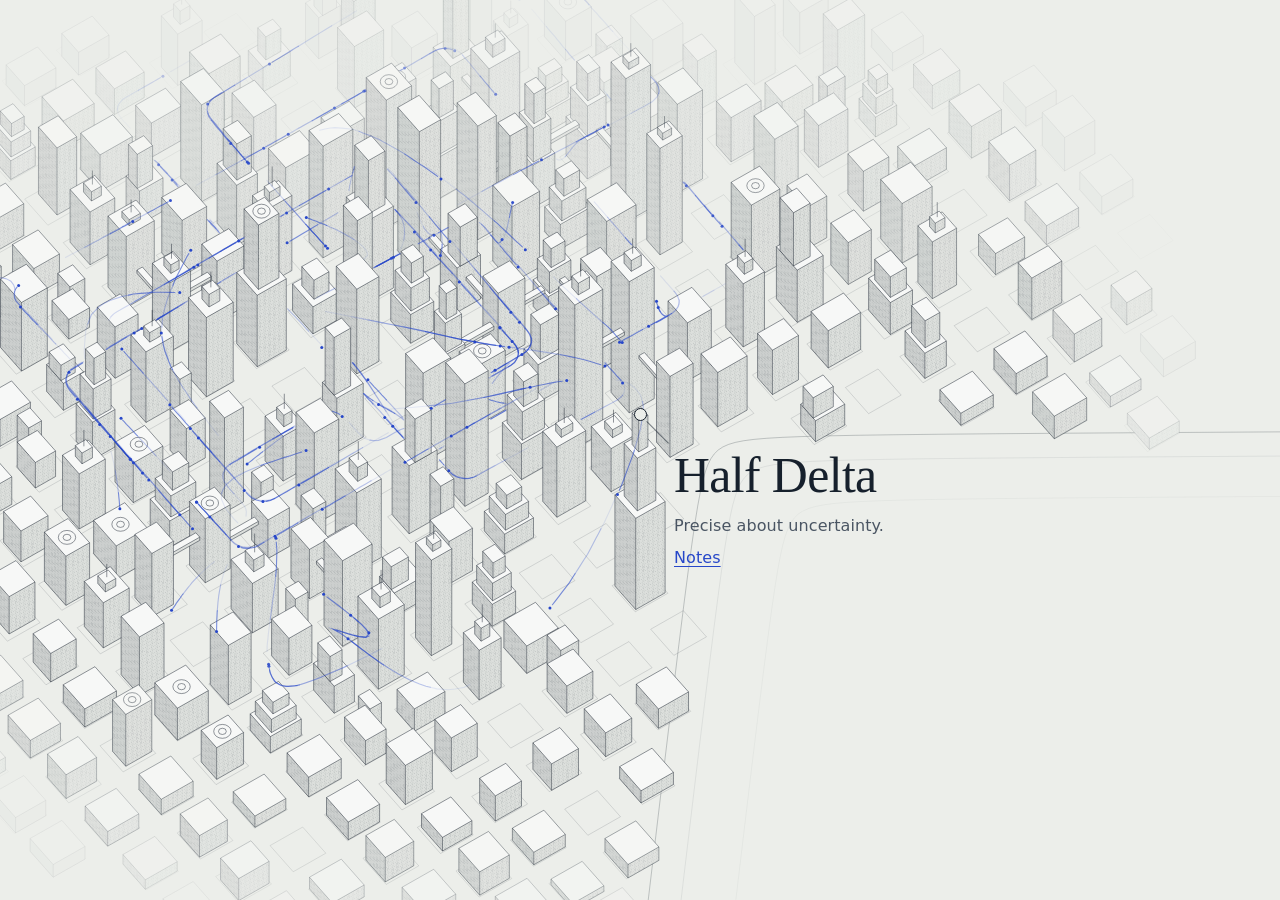
==== commit cb1fc285: "Add /notes/ and the first note: Lucky or good? Testing a tuned strategy for luck Co-Authored-By: Cla" ====
--- a/index.html
+++ b/index.html
@@ -160,6 +160,7 @@
     <div class="label">
       <h1>Half Delta</h1>
       <p>Precise about uncertainty.</p>
+      <p class="next"><a href="notes/">Notes</a></p>
     </div>
   </main>
   <!-- Contact: placeholder. Add a contact line here once the owner decides on one. -->
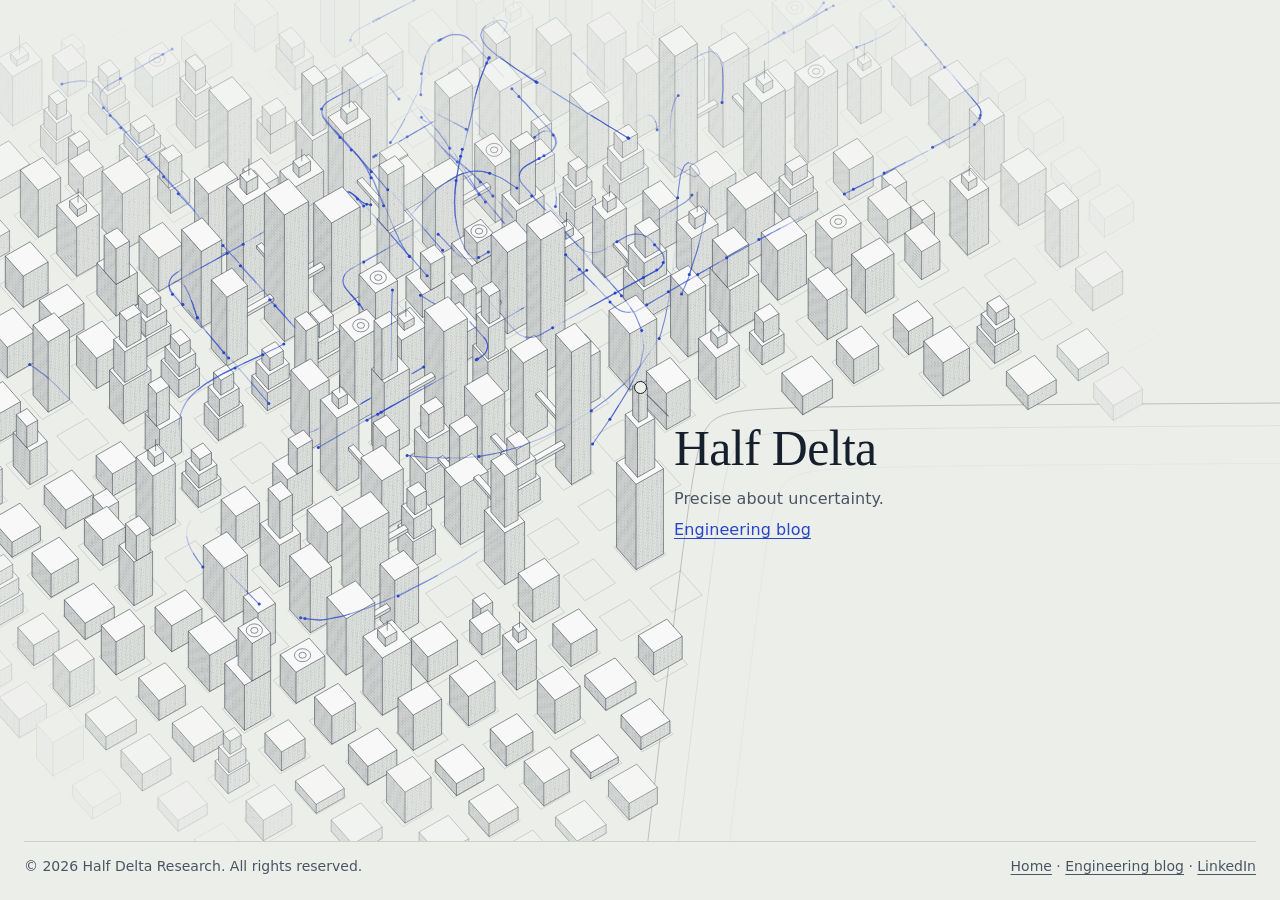
==== commit 783c6502: "Engineering blog: KaTeX formulas, /blog/ rename, author block, footer Prerender the article's formul" ====
--- a/index.html
+++ b/index.html
@@ -160,9 +160,15 @@
     <div class="label">
       <h1>Half Delta</h1>
       <p>Precise about uncertainty.</p>
-      <p class="next"><a href="notes/">Notes</a></p>
+      <p class="next"><a href="/blog/">Engineering blog</a></p>
     </div>
   </main>
+  <footer class="site-foot wide">
+    <div class="site-foot-in">
+      <p>&copy; 2026 Half Delta Research. All rights reserved.</p>
+      <nav aria-label="Footer"><a href="./">Home</a><span aria-hidden="true"> · </span><a href="blog/">Engineering blog</a><span aria-hidden="true"> · </span><a href="https://www.linkedin.com/in/slavaboichenko/" rel="me noopener">LinkedIn</a></nav>
+    </div>
+  </footer>
   <!-- Contact: placeholder. Add a contact line here once the owner decides on one. -->
 </body>
 </html>
--- a/style.css
+++ b/style.css
@@ -78,8 +78,8 @@
 
 .stage {
   position: relative;
-  min-height: 100vh;
-  min-height: 100svh;
+
+  flex: 1 0 auto;
 }
 
 /* Home page and 404: the chart. */
@@ -276,3 +276,43 @@
 }
 
 .label p.next { margin-top: var(--space-2); }
+
+/* Footer, shared by every page. The body is a column so the footer sits
+   below the home page's chart instead of over it. */
+body {
+  min-height: 100vh;
+  min-height: 100svh;
+  display: flex;
+  flex-direction: column;
+}
+
+body > main { flex: 1 0 auto; min-width: 0; }
+.stage { min-height: 16rem; }
+
+.site-foot {
+  flex: none;
+  padding: 0 var(--gutter);
+  font-size: var(--text-small);
+  line-height: var(--leading-body);
+  color: var(--muted);
+}
+
+.site-foot-in {
+  width: 100%;
+  max-width: 38rem;
+  margin: 0 auto;
+  padding: var(--space-3) 0 var(--space-4);
+  border-top: 1px solid var(--rule);
+  display: flex;
+  flex-wrap: wrap;
+  justify-content: space-between;
+  gap: var(--space-1) var(--space-4);
+}
+
+.site-foot.wide { padding: 0 var(--space-4); }
+.site-foot.wide .site-foot-in { max-width: none; margin: 0; }
+.site-foot p,
+.site-foot nav { margin: 0; }
+.site-foot a { color: var(--muted); text-underline-offset: 0.2em; }
+.site-foot a:hover { color: var(--ink); }
+.site-foot a:focus-visible { outline: 2px solid var(--signal); outline-offset: 3px; border-radius: 2px; }
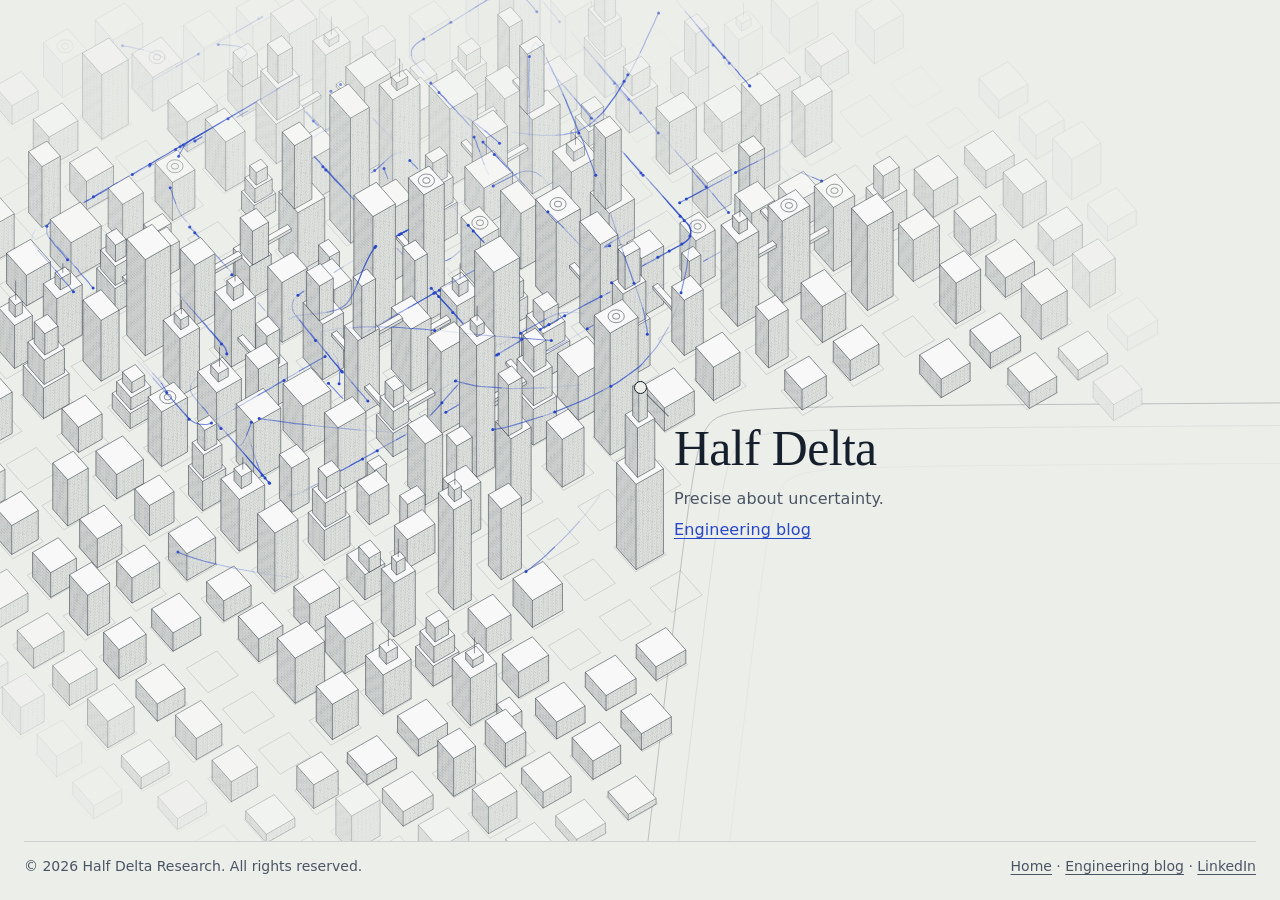
==== commit e5a564d7: "Byline: Founding Engineer, linking the Half Delta company page; no personal name or profile Co-Autho" ====
--- a/index.html
+++ b/index.html
@@ -166,7 +166,7 @@
   <footer class="site-foot wide">
     <div class="site-foot-in">
       <p>&copy; 2026 Half Delta Research. All rights reserved.</p>
-      <nav aria-label="Footer"><a href="./">Home</a><span aria-hidden="true"> · </span><a href="blog/">Engineering blog</a><span aria-hidden="true"> · </span><a href="https://www.linkedin.com/in/slavaboichenko/" rel="me noopener">LinkedIn</a></nav>
+      <nav aria-label="Footer"><a href="./">Home</a><span aria-hidden="true"> · </span><a href="blog/">Engineering blog</a><span aria-hidden="true"> · </span><a href="https://www.linkedin.com/company/half-delta/" rel="noopener">LinkedIn</a></nav>
     </div>
   </footer>
   <!-- Contact: placeholder. Add a contact line here once the owner decides on one. -->
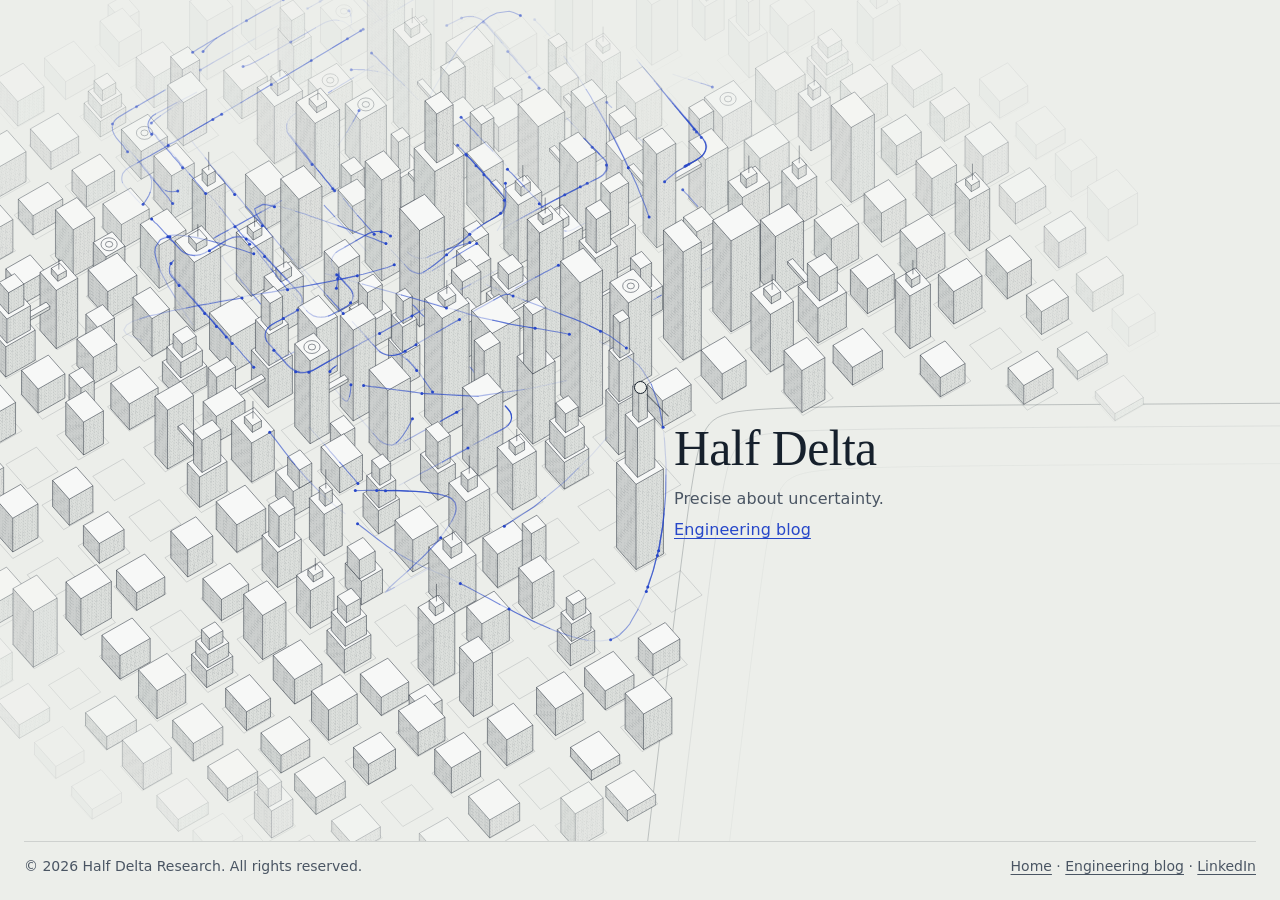
==== commit 5c501216: "Cloudflare Web Analytics beacon on every page (cookieless page-view counts) Co-Authored-By: Claude O" ====
--- a/index.html
+++ b/index.html
@@ -170,5 +170,6 @@
     </div>
   </footer>
   <!-- Contact: placeholder. Add a contact line here once the owner decides on one. -->
+<!-- Cloudflare Web Analytics --><script type='module' src='https://static.cloudflareinsights.com/beacon.min.js' data-cf-beacon='{"token": "e14d8b1ceecb42c0a36ab5ed03851e77"}'></script><!-- End Cloudflare Web Analytics -->
 </body>
 </html>
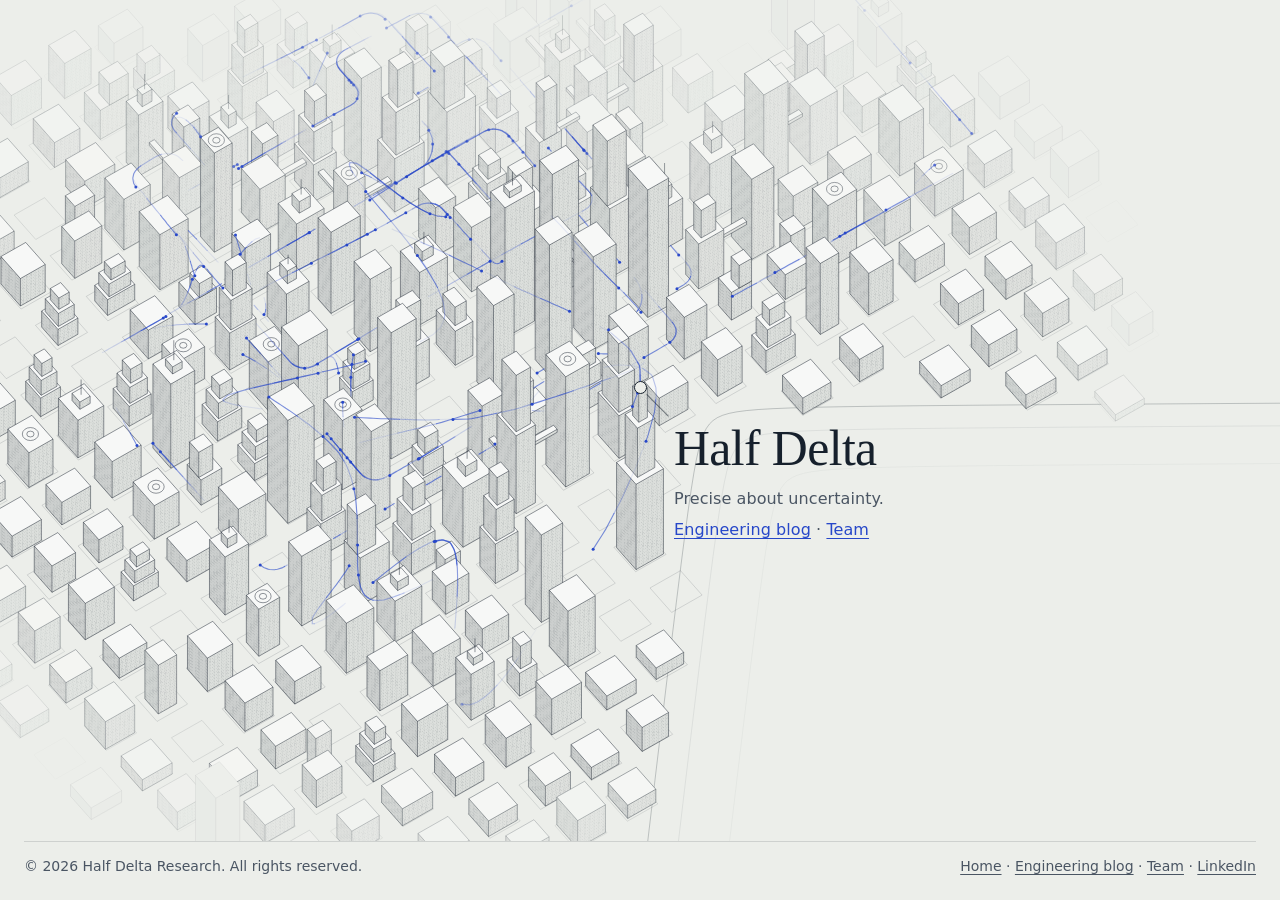
==== commit 7fa273c4: "Team page: four people, line-drawn marks, and a Team link in every footer Adds /team/ (Gorilla, Feli" ====
--- a/index.html
+++ b/index.html
@@ -160,13 +160,13 @@
     <div class="label">
       <h1>Half Delta</h1>
       <p>Precise about uncertainty.</p>
-      <p class="next"><a href="/blog/">Engineering blog</a></p>
+      <p class="next"><a href="/blog/">Engineering blog</a><span aria-hidden="true"> · </span><a href="/team/">Team</a></p>
     </div>
   </main>
   <footer class="site-foot wide">
     <div class="site-foot-in">
       <p>&copy; 2026 Half Delta Research. All rights reserved.</p>
-      <nav aria-label="Footer"><a href="./">Home</a><span aria-hidden="true"> · </span><a href="blog/">Engineering blog</a><span aria-hidden="true"> · </span><a href="https://www.linkedin.com/company/half-delta/" rel="noopener">LinkedIn</a></nav>
+      <nav aria-label="Footer"><a href="./">Home</a><span aria-hidden="true"> · </span><a href="blog/">Engineering blog</a><span aria-hidden="true"> · </span><a href="team/">Team</a><span aria-hidden="true"> · </span><a href="https://www.linkedin.com/company/half-delta/" rel="noopener">LinkedIn</a></nav>
     </div>
   </footer>
   <!-- Contact: placeholder. Add a contact line here once the owner decides on one. -->
